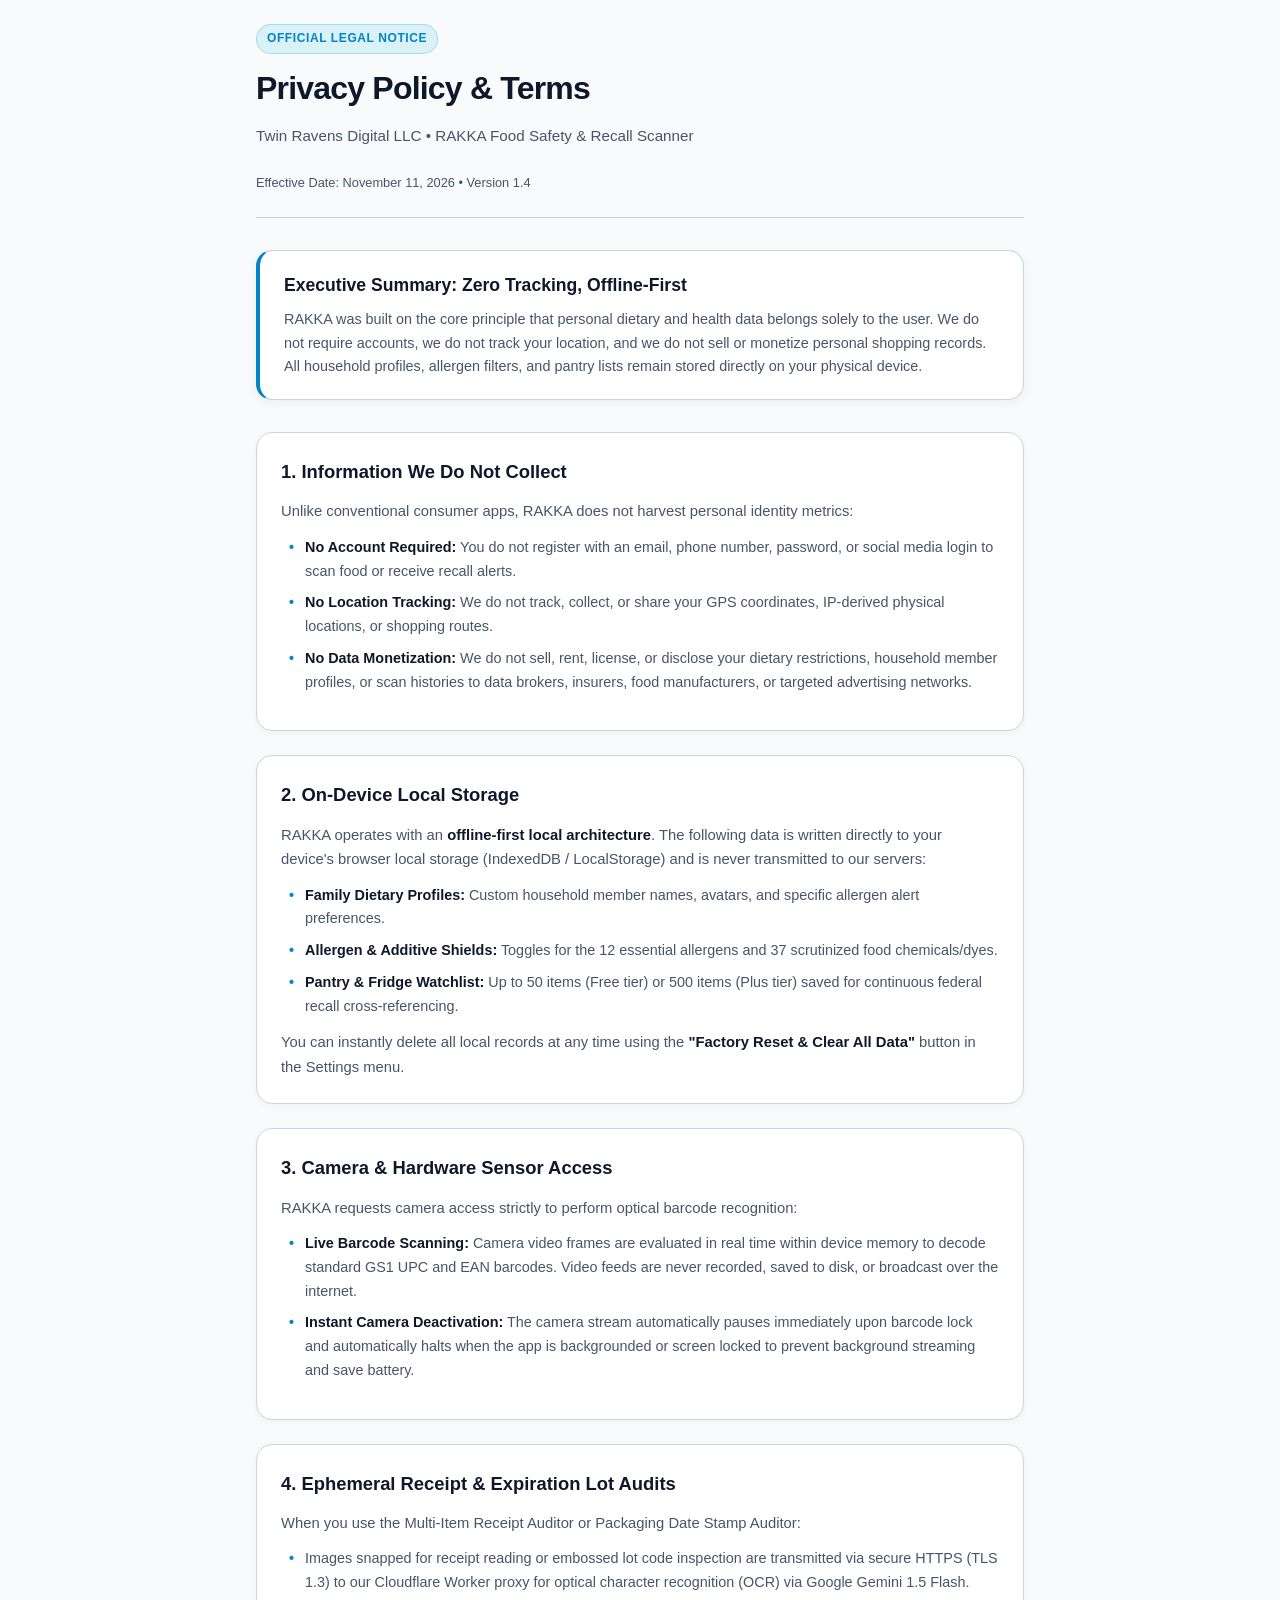
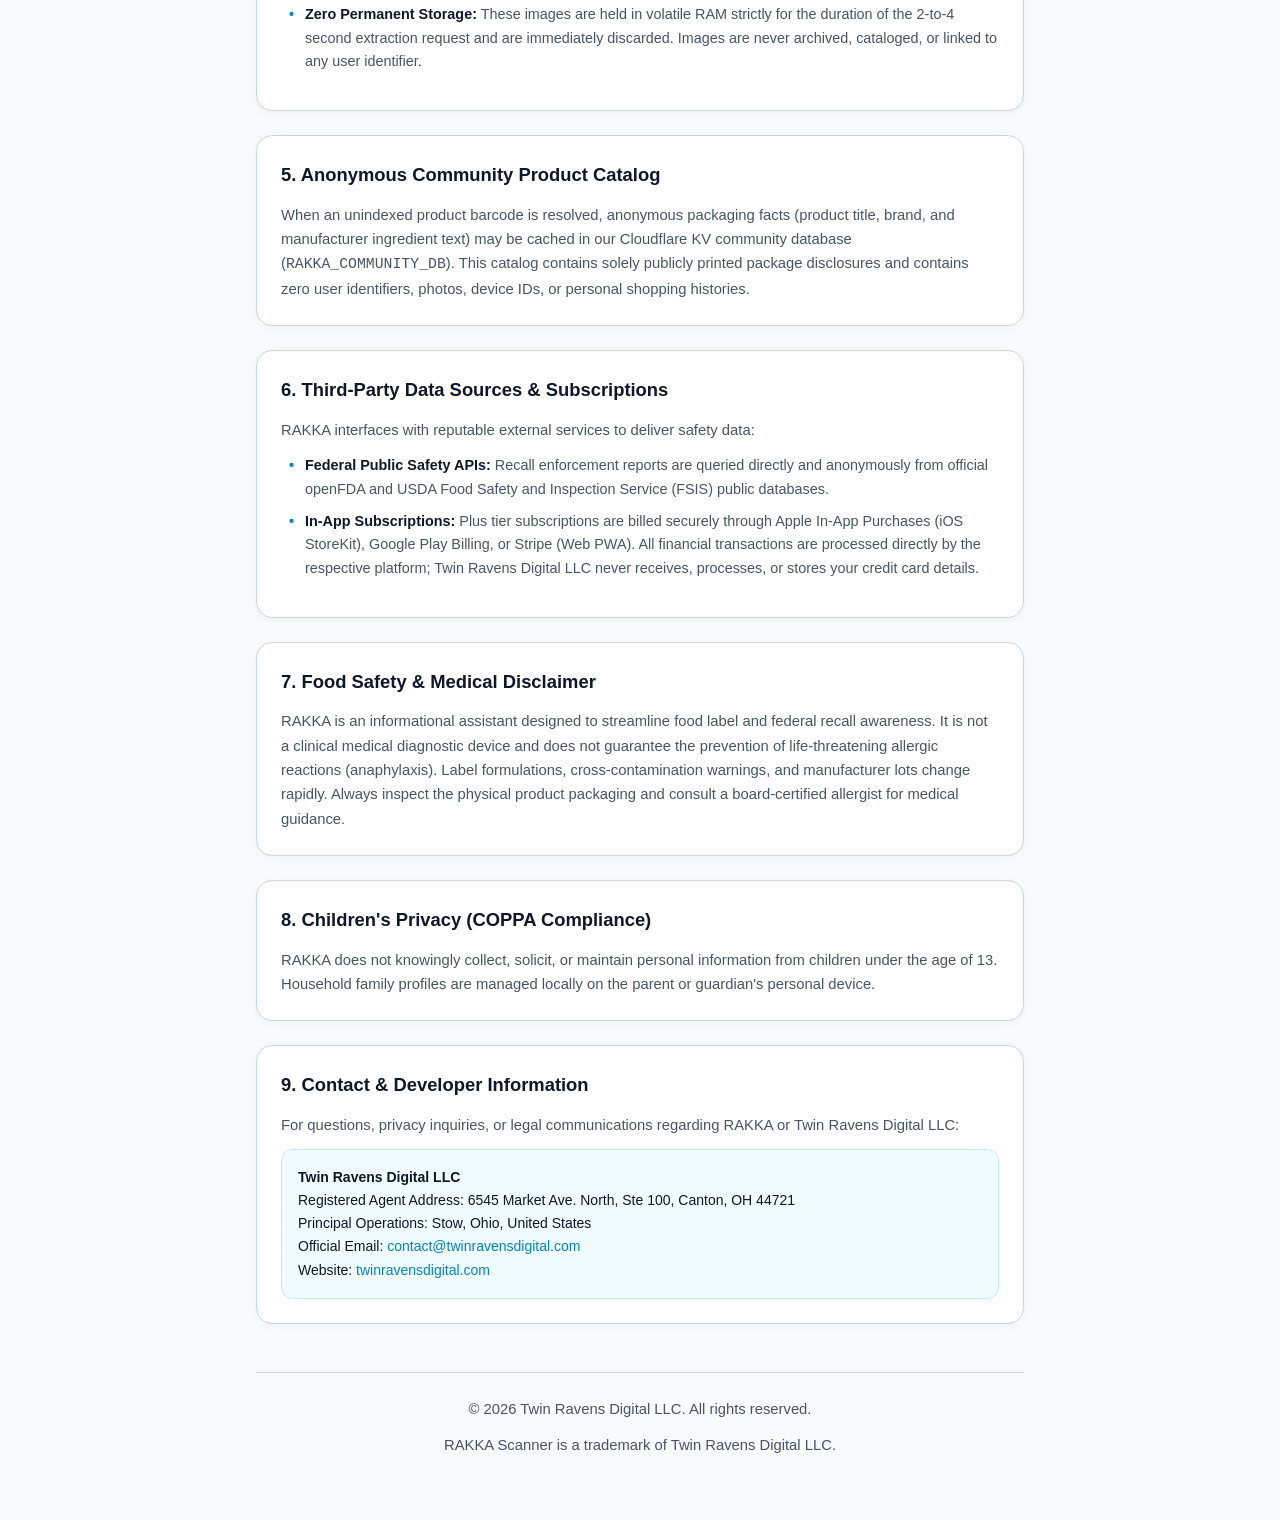
==== privacy.html @ 9758ae38 "privacy policy" ====
<!DOCTYPE html>
<html lang="en">
<head>
  <meta charset="UTF-8">
  <meta name="viewport" content="width=device-width, initial-scale=1.0">
  <title>Privacy Policy | Twin Ravens Digital LLC</title>
  <meta name="description" content="Official Privacy Policy for RAKKA Food Safety & Recall Scanner by Twin Ravens Digital LLC. Zero tracking, offline-first local storage, and complete user privacy.">
  <link rel="icon" type="image/png" href="/favicon.png">
  <style>
    :root {
      --bg: #020617;
      --card-bg: #0f172a;
      --border: #1e293b;
      --text: #f8fafc;
      --text-muted: #94a3b8;
      --accent: #06b6d4;
      --accent-grad: linear-gradient(135deg, #0891b2, #14b8a6);
      --gold: #f59e0b;
    }
    @media (prefers-color-scheme: light) {
      :root {
        --bg: #f8fafc;
        --card-bg: #ffffff;
        --border: #cbd5e1;
        --text: #0f172a;
        --text-muted: #475569;
        --accent: #0284c7;
        --accent-grad: linear-gradient(135deg, #0284c7, #0d9488);
        --gold: #d97706;
      }
    }
    * { box-sizing: border-box; margin: 0; padding: 0; }
    body {
      font-family: -apple-system, BlinkMacSystemFont, 'Segoe UI', Roboto, Helvetica, Arial, sans-serif;
      background: var(--bg);
      color: var(--text);
      line-height: 1.65;
      padding: 1.5rem 1rem 4rem;
    }
    .container {
      max-width: 768px;
      margin: 0 auto;
    }
    header {
      border-bottom: 1px solid var(--border);
      padding-bottom: 1.5rem;
      margin-bottom: 2rem;
      display: flex;
      flex-direction: column;
      gap: 0.5rem;
    }
    .badge {
      display: inline-flex;
      align-items: center;
      gap: 0.375rem;
      font-size: 0.75rem;
      font-weight: 700;
      text-transform: uppercase;
      letter-spacing: 0.05em;
      padding: 0.25rem 0.625rem;
      border-radius: 9999px;
      background: rgba(6, 182, 212, 0.12);
      color: var(--accent);
      border: 1px solid rgba(6, 182, 212, 0.3);
      width: fit-content;
    }
    h1 {
      font-size: 2rem;
      font-weight: 800;
      letter-spacing: -0.025em;
      color: var(--text);
    }
    .subtitle {
      font-size: 0.95rem;
      color: var(--text-muted);
    }
    .policy-meta {
      font-size: 0.8rem;
      color: var(--text-muted);
      margin-top: 0.25rem;
    }
    .summary-card {
      background: var(--card-bg);
      border: 1px solid var(--border);
      border-left: 4px solid var(--accent);
      border-radius: 1rem;
      padding: 1.25rem 1.5rem;
      margin-bottom: 2rem;
      box-shadow: 0 4px 12px rgba(0, 0, 0, 0.05);
    }
    .summary-card h2 {
      font-size: 1.1rem;
      font-weight: 700;
      margin-bottom: 0.5rem;
      color: var(--text);
    }
    .summary-card p {
      font-size: 0.9rem;
      color: var(--text-muted);
    }
    section {
      background: var(--card-bg);
      border: 1px solid var(--border);
      border-radius: 1rem;
      padding: 1.5rem;
      margin-bottom: 1.5rem;
      box-shadow: 0 2px 8px rgba(0, 0, 0, 0.04);
    }
    h2 {
      font-size: 1.15rem;
      font-weight: 700;
      color: var(--text);
      margin-bottom: 0.75rem;
      display: flex;
      align-items: center;
      gap: 0.5rem;
    }
    p {
      font-size: 0.925rem;
      color: var(--text-muted);
      margin-bottom: 0.75rem;
    }
    p:last-child { margin-bottom: 0; }
    strong { color: var(--text); }
    ul {
      list-style-type: none;
      padding-left: 0;
      margin: 0.75rem 0;
    }
    li {
      position: relative;
      padding-left: 1.5rem;
      font-size: 0.9rem;
      color: var(--text-muted);
      margin-bottom: 0.5rem;
    }
    li::before {
      content: "•";
      position: absolute;
      left: 0.5rem;
      color: var(--accent);
      font-weight: bold;
    }
    .contact-box {
      background: rgba(6, 182, 212, 0.06);
      border: 1px solid rgba(6, 182, 212, 0.2);
      border-radius: 0.75rem;
      padding: 1rem;
      margin-top: 0.75rem;
      font-size: 0.875rem;
    }
    footer {
      text-align: center;
      font-size: 0.8rem;
      color: var(--text-muted);
      margin-top: 3rem;
      border-top: 1px solid var(--border);
      padding-top: 1.5rem;
    }
    a {
      color: var(--accent);
      text-decoration: none;
    }
    a:hover {
      text-decoration: underline;
    }
  </style>
</head>
<body>
  <div class="container">
    <header>
      <div class="badge">Official Legal Notice</div>
      <h1>Privacy Policy & Terms</h1>
      <p class="subtitle">Twin Ravens Digital LLC • RAKKA Food Safety & Recall Scanner</p>
      <p class="policy-meta">Effective Date: November 11, 2026 • Version 1.4</p>
    </header>

    <div class="summary-card">
      <h2>Executive Summary: Zero Tracking, Offline-First</h2>
      <p>RAKKA was built on the core principle that personal dietary and health data belongs solely to the user. We do not require accounts, we do not track your location, and we do not sell or monetize personal shopping records. All household profiles, allergen filters, and pantry lists remain stored directly on your physical device.</p>
    </div>

    <section>
      <h2>1. Information We Do Not Collect</h2>
      <p>Unlike conventional consumer apps, RAKKA does not harvest personal identity metrics:</p>
      <ul>
        <li><strong>No Account Required:</strong> You do not register with an email, phone number, password, or social media login to scan food or receive recall alerts.</li>
        <li><strong>No Location Tracking:</strong> We do not track, collect, or share your GPS coordinates, IP-derived physical locations, or shopping routes.</li>
        <li><strong>No Data Monetization:</strong> We do not sell, rent, license, or disclose your dietary restrictions, household member profiles, or scan histories to data brokers, insurers, food manufacturers, or targeted advertising networks.</li>
      </ul>
    </section>

    <section>
      <h2>2. On-Device Local Storage</h2>
      <p>RAKKA operates with an <strong>offline-first local architecture</strong>. The following data is written directly to your device's browser local storage (IndexedDB / LocalStorage) and is never transmitted to our servers:</p>
      <ul>
        <li><strong>Family Dietary Profiles:</strong> Custom household member names, avatars, and specific allergen alert preferences.</li>
        <li><strong>Allergen & Additive Shields:</strong> Toggles for the 12 essential allergens and 37 scrutinized food chemicals/dyes.</li>
        <li><strong>Pantry & Fridge Watchlist:</strong> Up to 50 items (Free tier) or 500 items (Plus tier) saved for continuous federal recall cross-referencing.</li>
      </ul>
      <p>You can instantly delete all local records at any time using the <strong>"Factory Reset & Clear All Data"</strong> button in the Settings menu.</p>
    </section>

    <section>
      <h2>3. Camera & Hardware Sensor Access</h2>
      <p>RAKKA requests camera access strictly to perform optical barcode recognition:</p>
      <ul>
        <li><strong>Live Barcode Scanning:</strong> Camera video frames are evaluated in real time within device memory to decode standard GS1 UPC and EAN barcodes. Video feeds are never recorded, saved to disk, or broadcast over the internet.</li>
        <li><strong>Instant Camera Deactivation:</strong> The camera stream automatically pauses immediately upon barcode lock and automatically halts when the app is backgrounded or screen locked to prevent background streaming and save battery.</li>
      </ul>
    </section>

    <section>
      <h2>4. Ephemeral Receipt & Expiration Lot Audits</h2>
      <p>When you use the Multi-Item Receipt Auditor or Packaging Date Stamp Auditor:</p>
      <ul>
        <li>Images snapped for receipt reading or embossed lot code inspection are transmitted via secure HTTPS (TLS 1.3) to our Cloudflare Worker proxy for optical character recognition (OCR) via Google Gemini 1.5 Flash.</li>
        <li><strong>Zero Permanent Storage:</strong> These images are held in volatile RAM strictly for the duration of the 2-to-4 second extraction request and are immediately discarded. Images are never archived, cataloged, or linked to any user identifier.</li>
      </ul>
    </section>

    <section>
      <h2>5. Anonymous Community Product Catalog</h2>
      <p>When an unindexed product barcode is resolved, anonymous packaging facts (product title, brand, and manufacturer ingredient text) may be cached in our Cloudflare KV community database (<code>RAKKA_COMMUNITY_DB</code>). This catalog contains solely publicly printed package disclosures and contains zero user identifiers, photos, device IDs, or personal shopping histories.</p>
    </section>

    <section>
      <h2>6. Third-Party Data Sources & Subscriptions</h2>
      <p>RAKKA interfaces with reputable external services to deliver safety data:</p>
      <ul>
        <li><strong>Federal Public Safety APIs:</strong> Recall enforcement reports are queried directly and anonymously from official openFDA and USDA Food Safety and Inspection Service (FSIS) public databases.</li>
        <li><strong>In-App Subscriptions:</strong> Plus tier subscriptions are billed securely through Apple In-App Purchases (iOS StoreKit), Google Play Billing, or Stripe (Web PWA). All financial transactions are processed directly by the respective platform; Twin Ravens Digital LLC never receives, processes, or stores your credit card details.</li>
      </ul>
    </section>

    <section>
      <h2>7. Food Safety & Medical Disclaimer</h2>
      <p>RAKKA is an informational assistant designed to streamline food label and federal recall awareness. It is not a clinical medical diagnostic device and does not guarantee the prevention of life-threatening allergic reactions (anaphylaxis). Label formulations, cross-contamination warnings, and manufacturer lots change rapidly. Always inspect the physical product packaging and consult a board-certified allergist for medical guidance.</p>
    </section>

    <section>
      <h2>8. Children's Privacy (COPPA Compliance)</h2>
      <p>RAKKA does not knowingly collect, solicit, or maintain personal information from children under the age of 13. Household family profiles are managed locally on the parent or guardian's personal device.</p>
    </section>

    <section>
      <h2>9. Contact & Developer Information</h2>
      <p>For questions, privacy inquiries, or legal communications regarding RAKKA or Twin Ravens Digital LLC:</p>
      <div class="contact-box">
        <strong>Twin Ravens Digital LLC</strong><br>
        Registered Agent Address: 6545 Market Ave. North, Ste 100, Canton, OH 44721<br>
        Principal Operations: Stow, Ohio, United States<br>
        Official Email: <a href="mailto:contact@twinravensdigital.com">contact@twinravensdigital.com</a><br>
        Website: <a href="https://twinravensdigital.com" target="_blank" rel="noopener">twinravensdigital.com</a>
      </div>
    </section>

    <footer>
      <p>&copy; 2026 Twin Ravens Digital LLC. All rights reserved.</p>
      <p>RAKKA Scanner is a trademark of Twin Ravens Digital LLC.</p>
    </footer>
  </div>
</body>
</html>
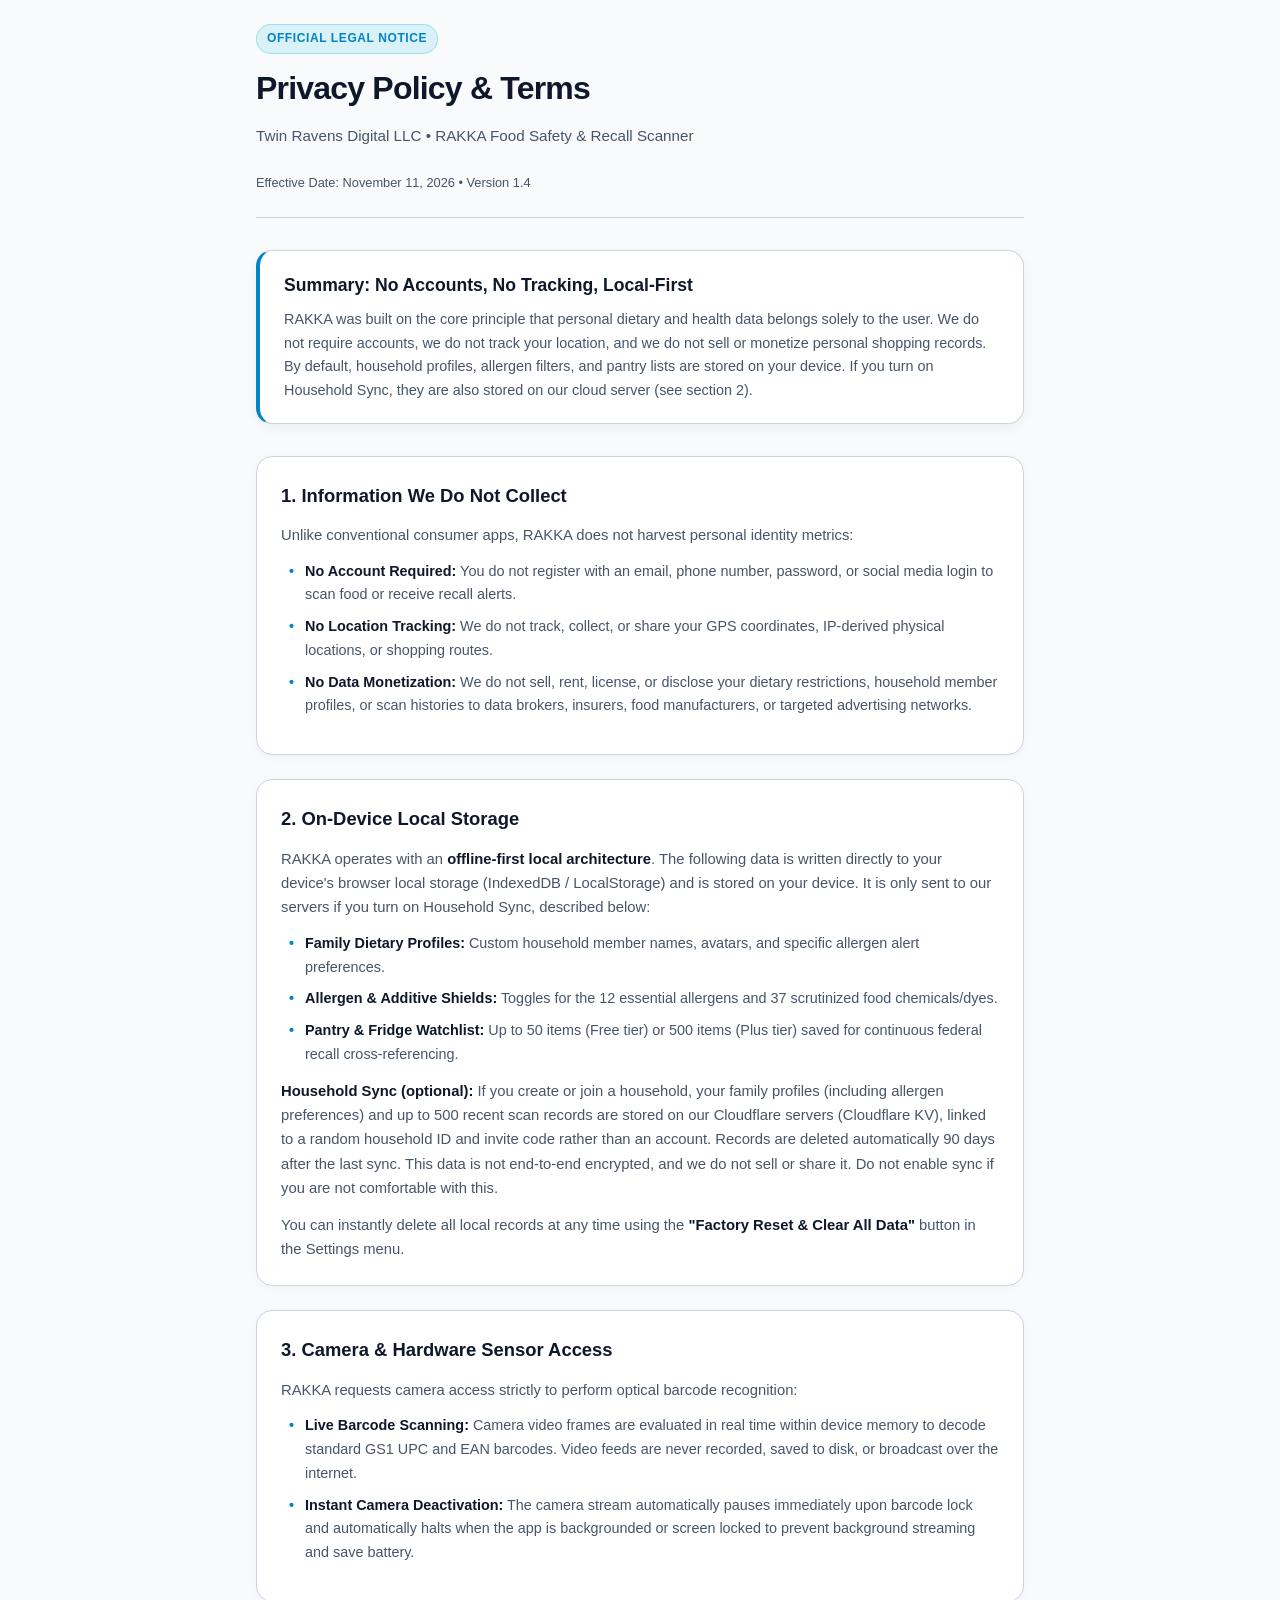
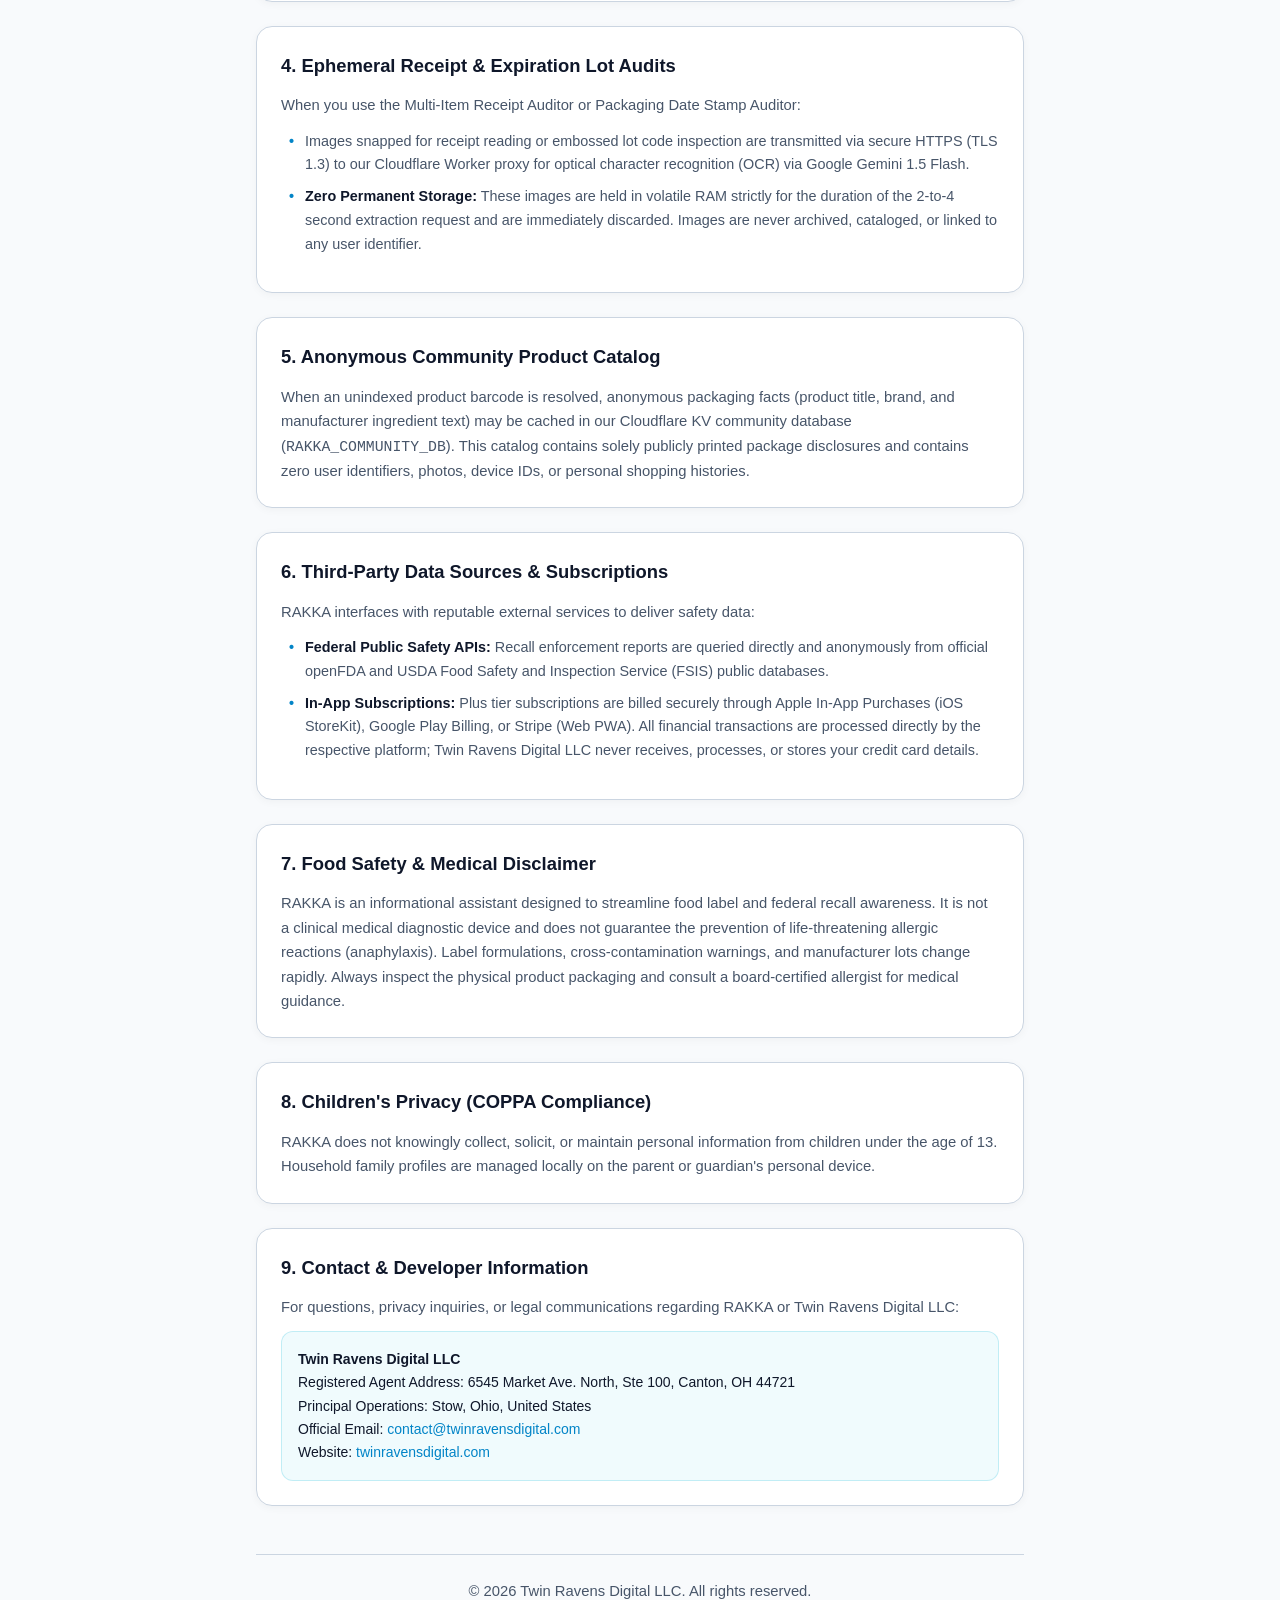
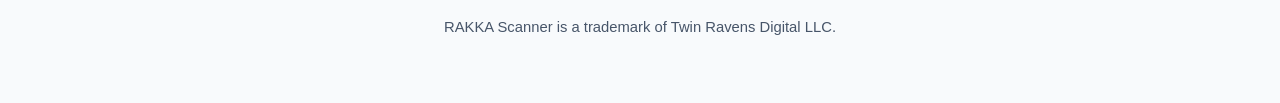
==== commit 463fdb84: "Add files via upload" ====
--- a/privacy.html
+++ b/privacy.html
@@ -4,7 +4,7 @@
   <meta charset="UTF-8">
   <meta name="viewport" content="width=device-width, initial-scale=1.0">
   <title>Privacy Policy | Twin Ravens Digital LLC</title>
-  <meta name="description" content="Official Privacy Policy for RAKKA Food Safety & Recall Scanner by Twin Ravens Digital LLC. Zero tracking, offline-first local storage, and complete user privacy.">
+  <meta name="description" content="Official Privacy Policy for RAKKA Food Safety & Recall Scanner by Twin Ravens Digital LLC. No accounts, no tracking, and local-first storage, with optional household sync.">
   <link rel="icon" type="image/png" href="/favicon.png">
   <style>
     :root {
@@ -176,8 +176,8 @@
     </header>
 
     <div class="summary-card">
-      <h2>Executive Summary: Zero Tracking, Offline-First</h2>
-      <p>RAKKA was built on the core principle that personal dietary and health data belongs solely to the user. We do not require accounts, we do not track your location, and we do not sell or monetize personal shopping records. All household profiles, allergen filters, and pantry lists remain stored directly on your physical device.</p>
+      <h2>Summary: No Accounts, No Tracking, Local-First</h2>
+      <p>RAKKA was built on the core principle that personal dietary and health data belongs solely to the user. We do not require accounts, we do not track your location, and we do not sell or monetize personal shopping records. By default, household profiles, allergen filters, and pantry lists are stored on your device. If you turn on Household Sync, they are also stored on our cloud server (see section 2).</p>
     </div>
 
     <section>
@@ -192,12 +192,13 @@
 
     <section>
       <h2>2. On-Device Local Storage</h2>
-      <p>RAKKA operates with an <strong>offline-first local architecture</strong>. The following data is written directly to your device's browser local storage (IndexedDB / LocalStorage) and is never transmitted to our servers:</p>
+      <p>RAKKA operates with an <strong>offline-first local architecture</strong>. The following data is written directly to your device's browser local storage (IndexedDB / LocalStorage) and is stored on your device. It is only sent to our servers if you turn on Household Sync, described below:</p>
       <ul>
         <li><strong>Family Dietary Profiles:</strong> Custom household member names, avatars, and specific allergen alert preferences.</li>
         <li><strong>Allergen & Additive Shields:</strong> Toggles for the 12 essential allergens and 37 scrutinized food chemicals/dyes.</li>
         <li><strong>Pantry & Fridge Watchlist:</strong> Up to 50 items (Free tier) or 500 items (Plus tier) saved for continuous federal recall cross-referencing.</li>
       </ul>
+      <p><strong>Household Sync (optional):</strong> If you create or join a household, your family profiles (including allergen preferences) and up to 500 recent scan records are stored on our Cloudflare servers (Cloudflare KV), linked to a random household ID and invite code rather than an account. Records are deleted automatically 90 days after the last sync. This data is not end-to-end encrypted, and we do not sell or share it. Do not enable sync if you are not comfortable with this.</p>
       <p>You can instantly delete all local records at any time using the <strong>"Factory Reset & Clear All Data"</strong> button in the Settings menu.</p>
     </section>
 
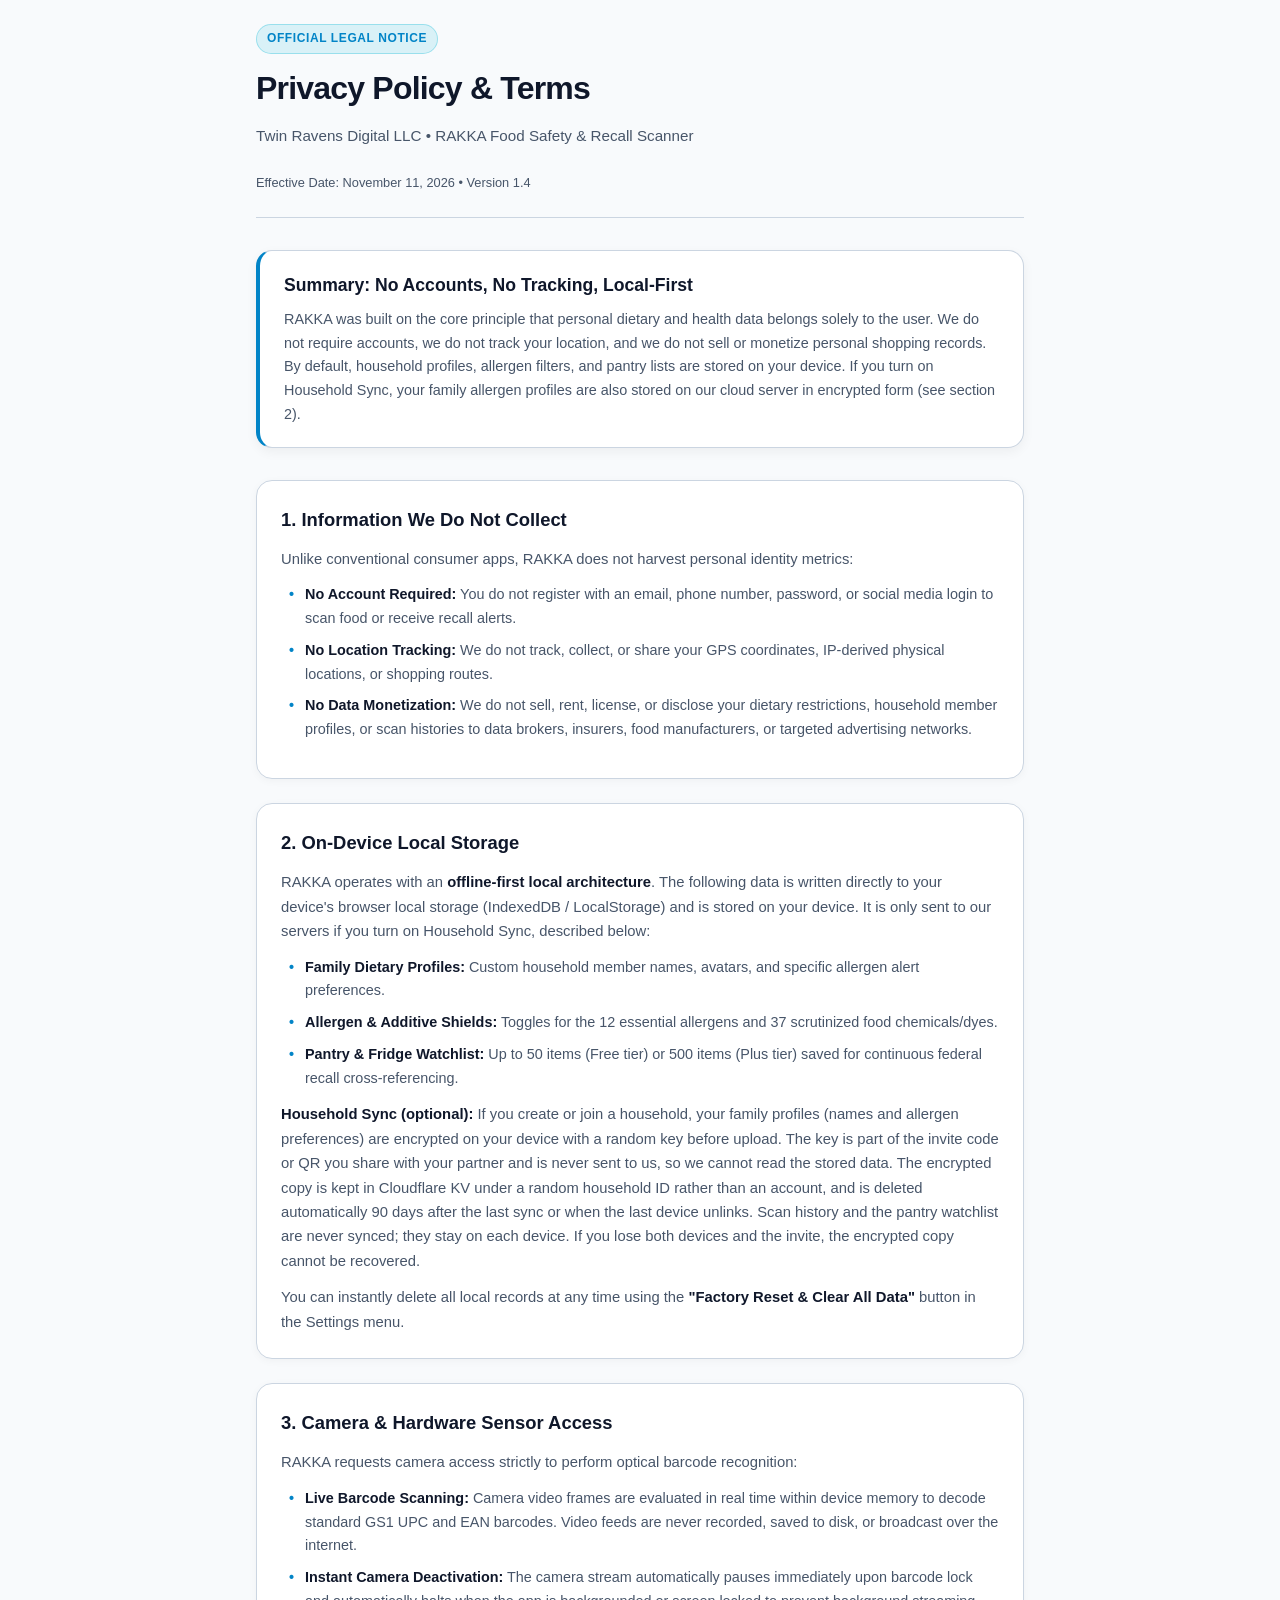
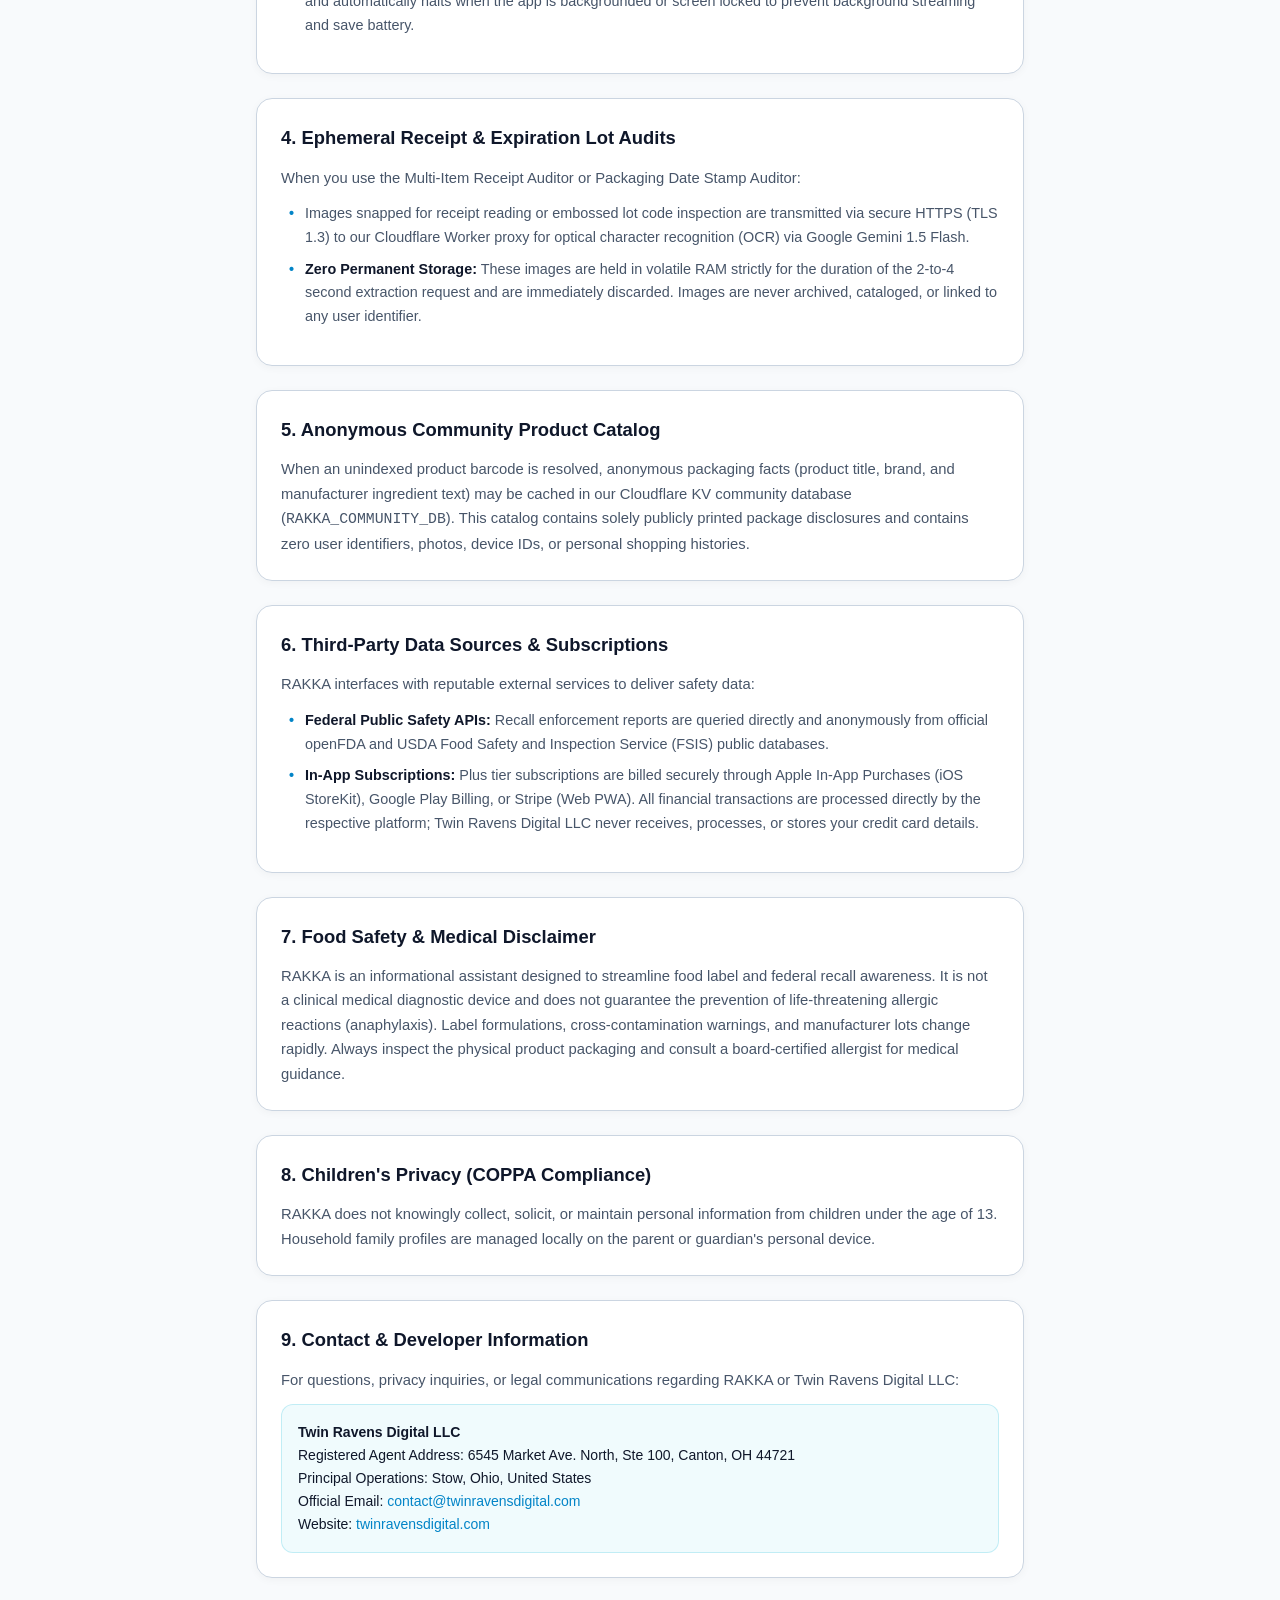
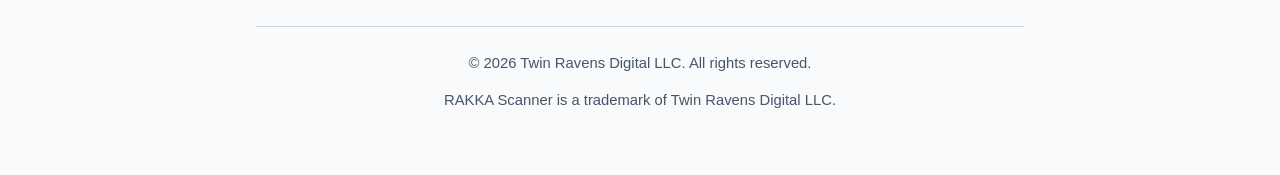
==== commit eda07c9c: "Add files via upload" ====
--- a/privacy.html
+++ b/privacy.html
@@ -177,7 +177,7 @@
 
     <div class="summary-card">
       <h2>Summary: No Accounts, No Tracking, Local-First</h2>
-      <p>RAKKA was built on the core principle that personal dietary and health data belongs solely to the user. We do not require accounts, we do not track your location, and we do not sell or monetize personal shopping records. By default, household profiles, allergen filters, and pantry lists are stored on your device. If you turn on Household Sync, they are also stored on our cloud server (see section 2).</p>
+      <p>RAKKA was built on the core principle that personal dietary and health data belongs solely to the user. We do not require accounts, we do not track your location, and we do not sell or monetize personal shopping records. By default, household profiles, allergen filters, and pantry lists are stored on your device. If you turn on Household Sync, your family allergen profiles are also stored on our cloud server in encrypted form (see section 2).</p>
     </div>
 
     <section>
@@ -198,7 +198,7 @@
         <li><strong>Allergen & Additive Shields:</strong> Toggles for the 12 essential allergens and 37 scrutinized food chemicals/dyes.</li>
         <li><strong>Pantry & Fridge Watchlist:</strong> Up to 50 items (Free tier) or 500 items (Plus tier) saved for continuous federal recall cross-referencing.</li>
       </ul>
-      <p><strong>Household Sync (optional):</strong> If you create or join a household, your family profiles (including allergen preferences) and up to 500 recent scan records are stored on our Cloudflare servers (Cloudflare KV), linked to a random household ID and invite code rather than an account. Records are deleted automatically 90 days after the last sync. This data is not end-to-end encrypted, and we do not sell or share it. Do not enable sync if you are not comfortable with this.</p>
+      <p><strong>Household Sync (optional):</strong> If you create or join a household, your family profiles (names and allergen preferences) are encrypted on your device with a random key before upload. The key is part of the invite code or QR you share with your partner and is never sent to us, so we cannot read the stored data. The encrypted copy is kept in Cloudflare KV under a random household ID rather than an account, and is deleted automatically 90 days after the last sync or when the last device unlinks. Scan history and the pantry watchlist are never synced; they stay on each device. If you lose both devices and the invite, the encrypted copy cannot be recovered.</p>
       <p>You can instantly delete all local records at any time using the <strong>"Factory Reset & Clear All Data"</strong> button in the Settings menu.</p>
     </section>
 
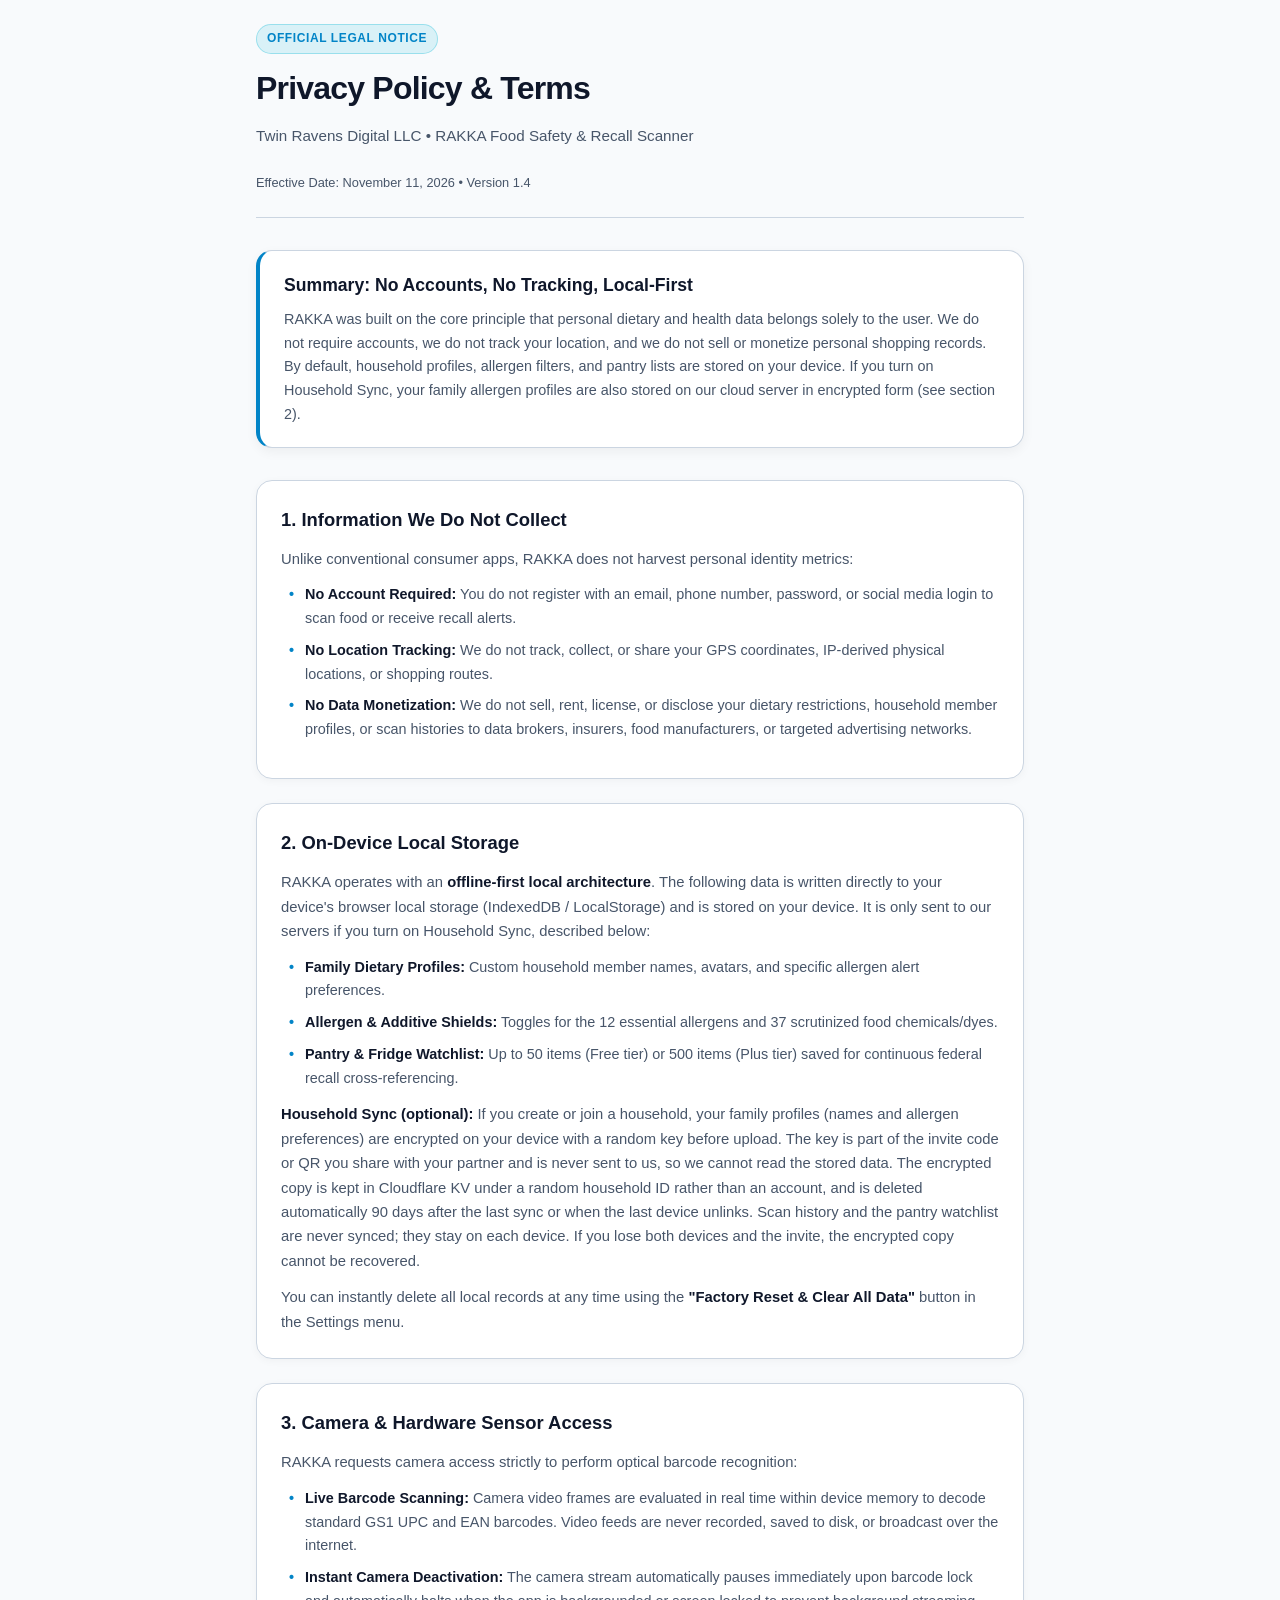
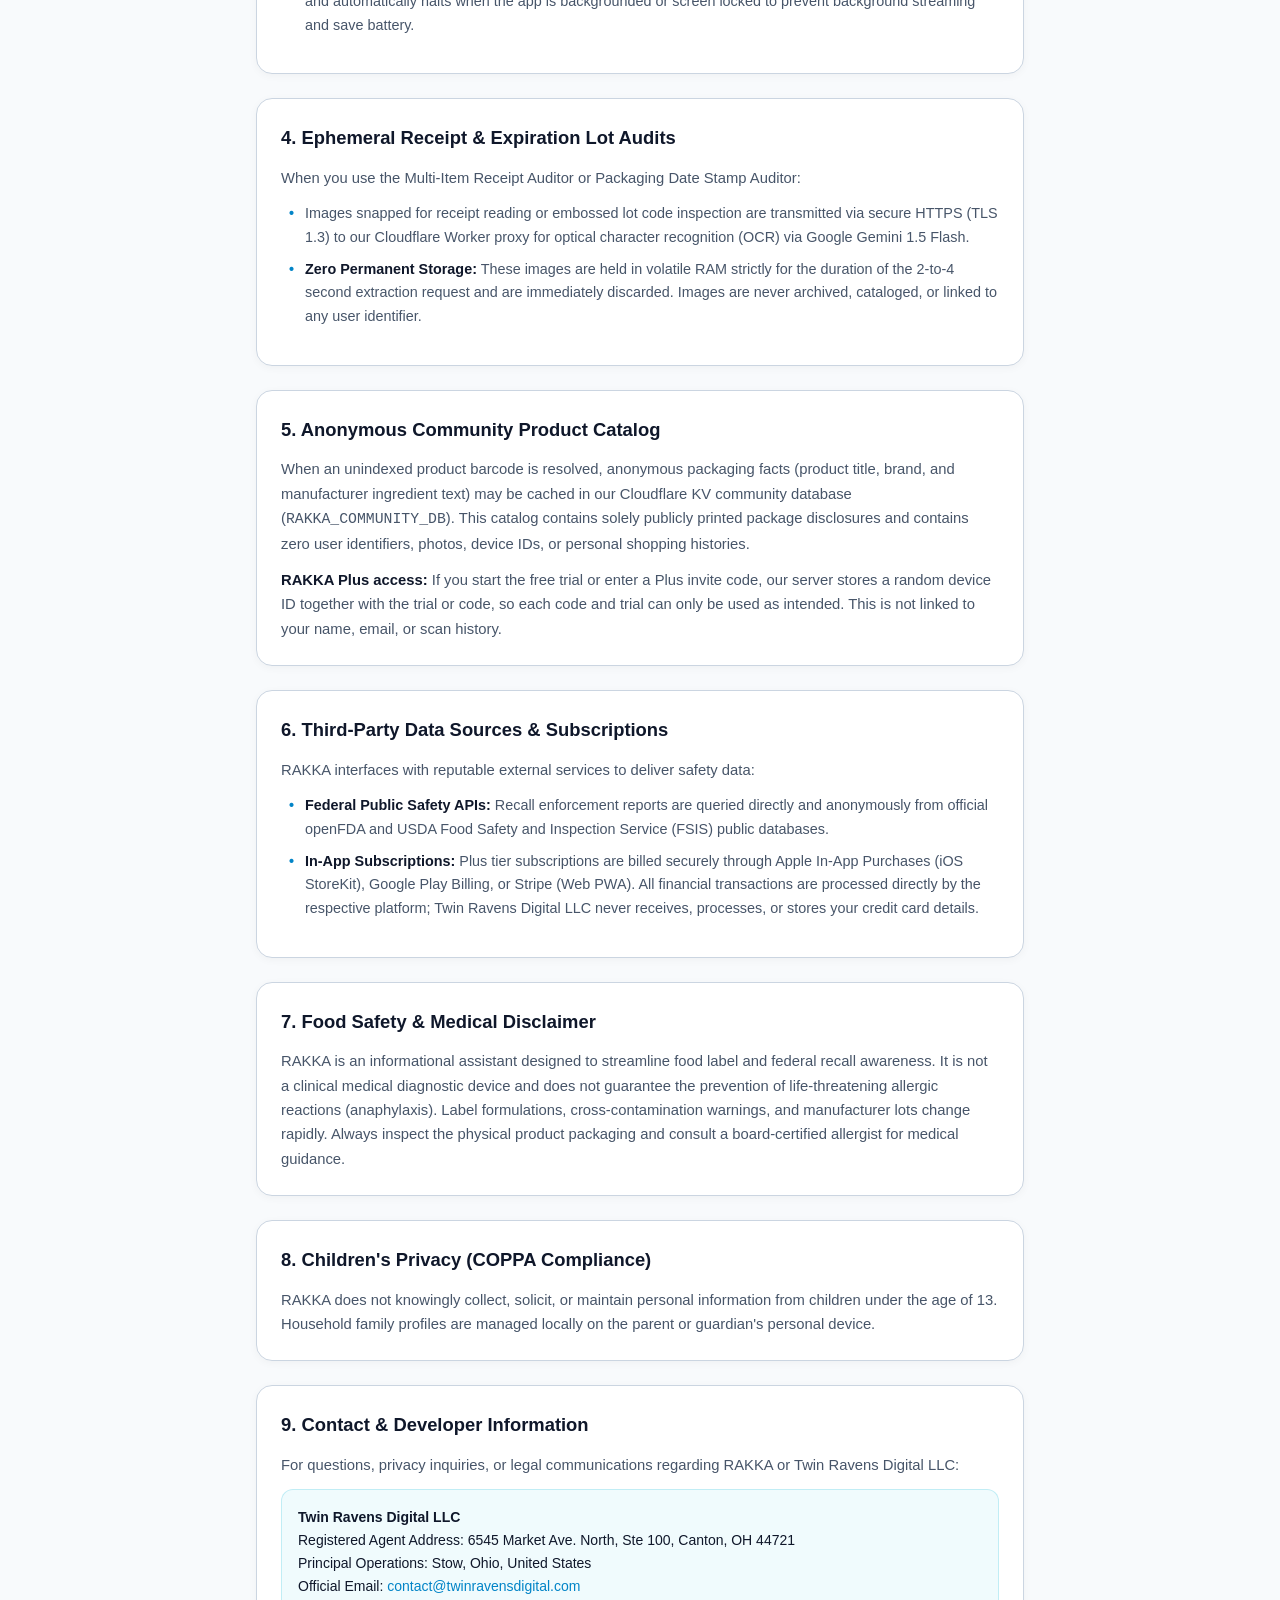
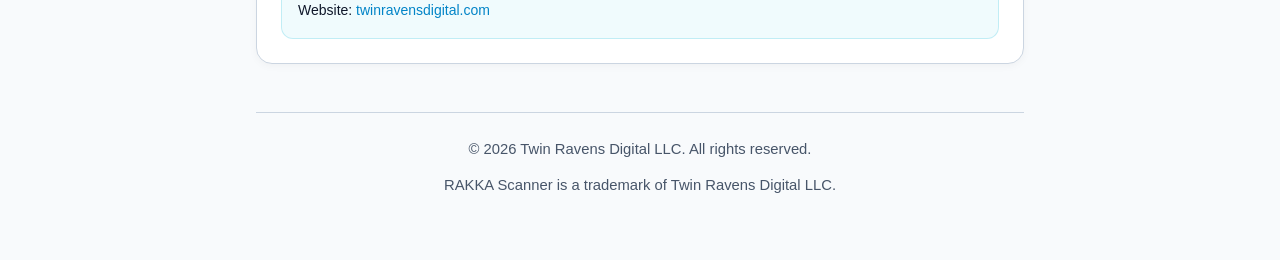
==== commit efa0f2db: "Add files via upload" ====
--- a/privacy.html
+++ b/privacy.html
@@ -223,6 +223,7 @@
     <section>
       <h2>5. Anonymous Community Product Catalog</h2>
       <p>When an unindexed product barcode is resolved, anonymous packaging facts (product title, brand, and manufacturer ingredient text) may be cached in our Cloudflare KV community database (<code>RAKKA_COMMUNITY_DB</code>). This catalog contains solely publicly printed package disclosures and contains zero user identifiers, photos, device IDs, or personal shopping histories.</p>
+      <p><strong>RAKKA Plus access:</strong> If you start the free trial or enter a Plus invite code, our server stores a random device ID together with the trial or code, so each code and trial can only be used as intended. This is not linked to your name, email, or scan history.</p>
     </section>
 
     <section>
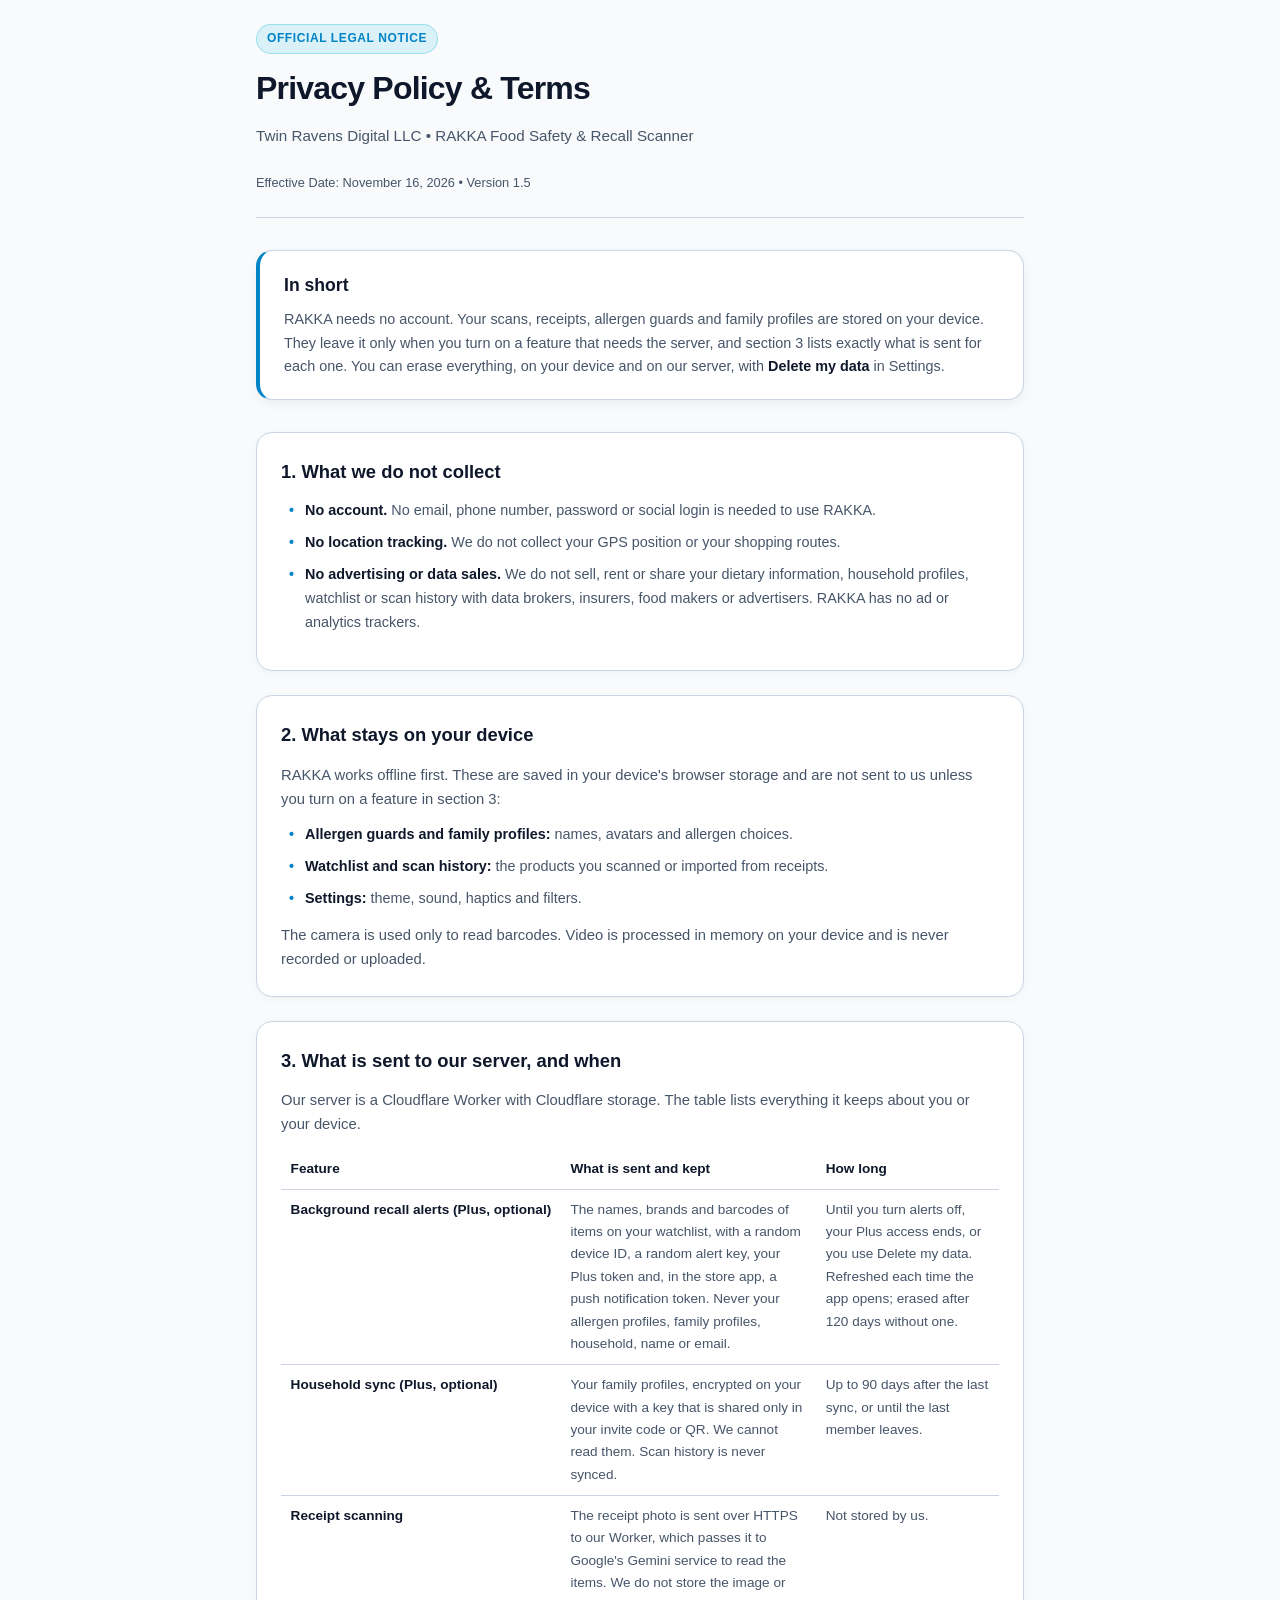
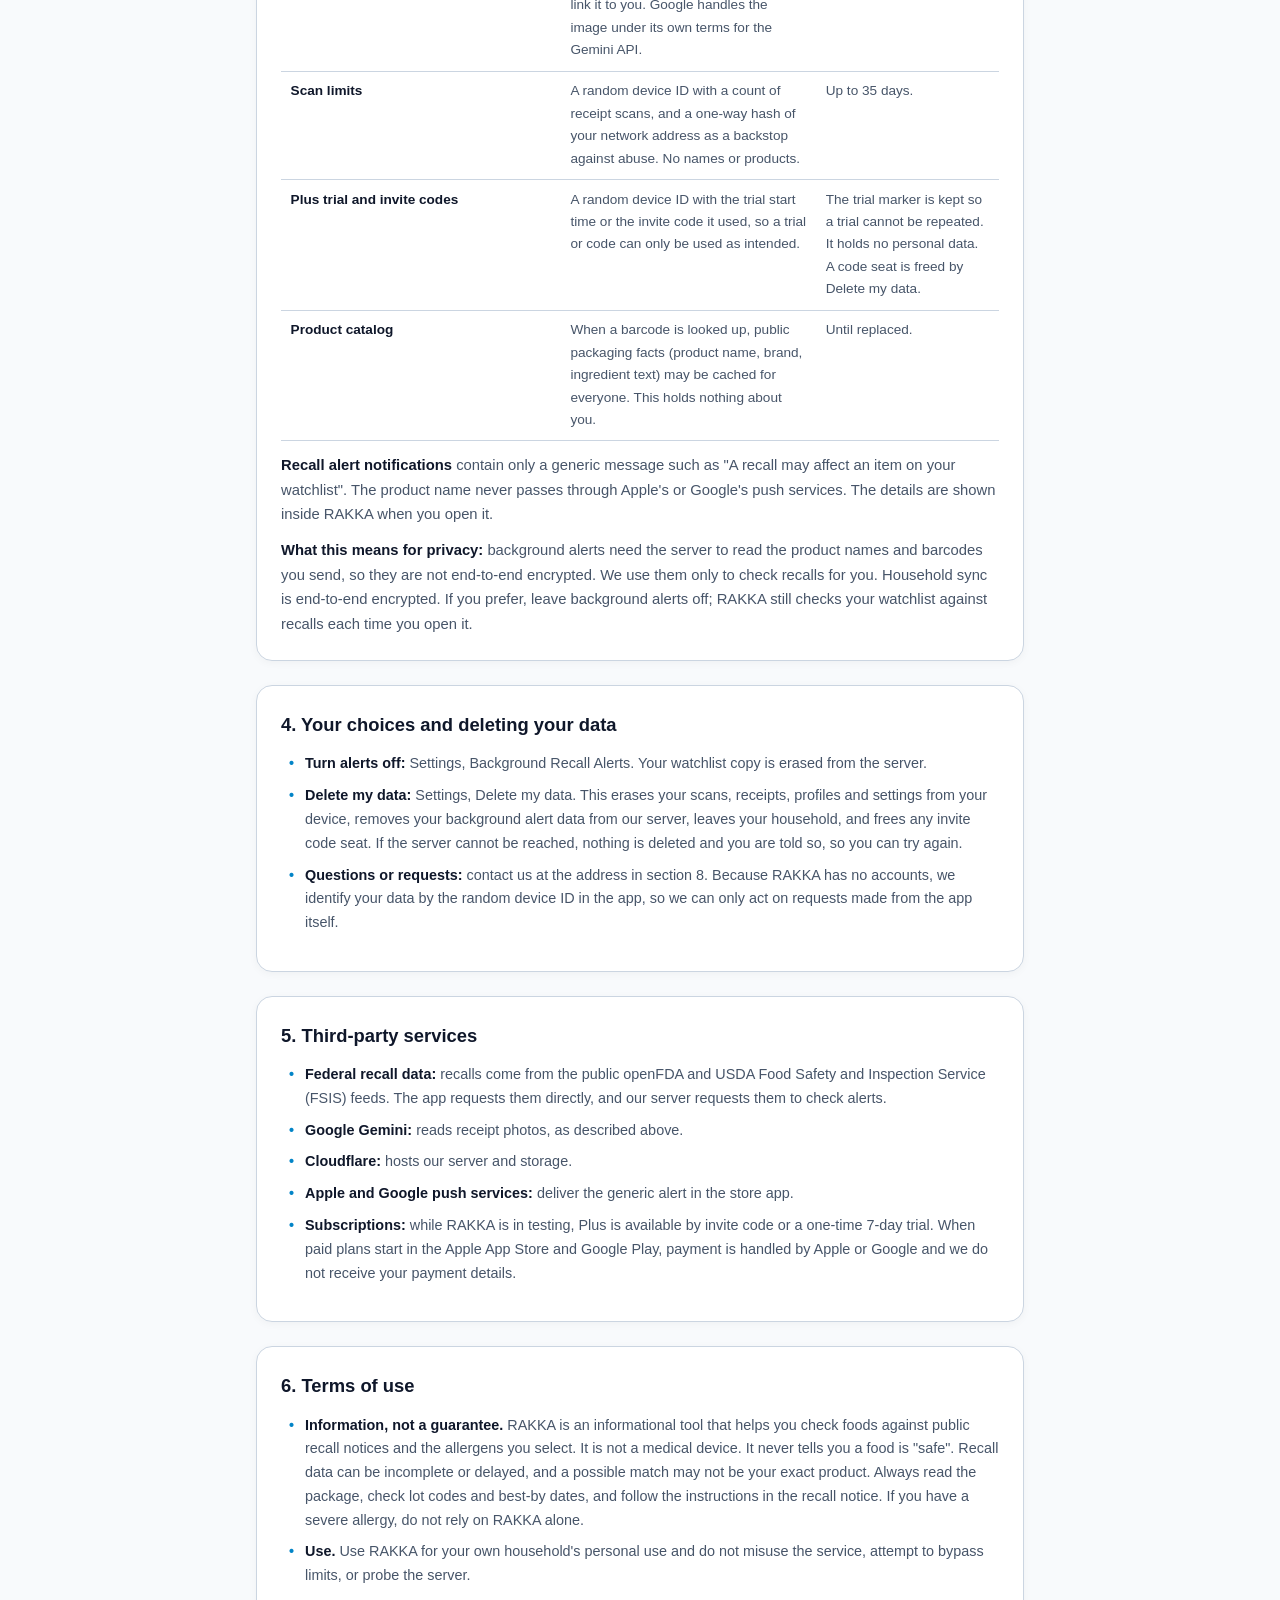
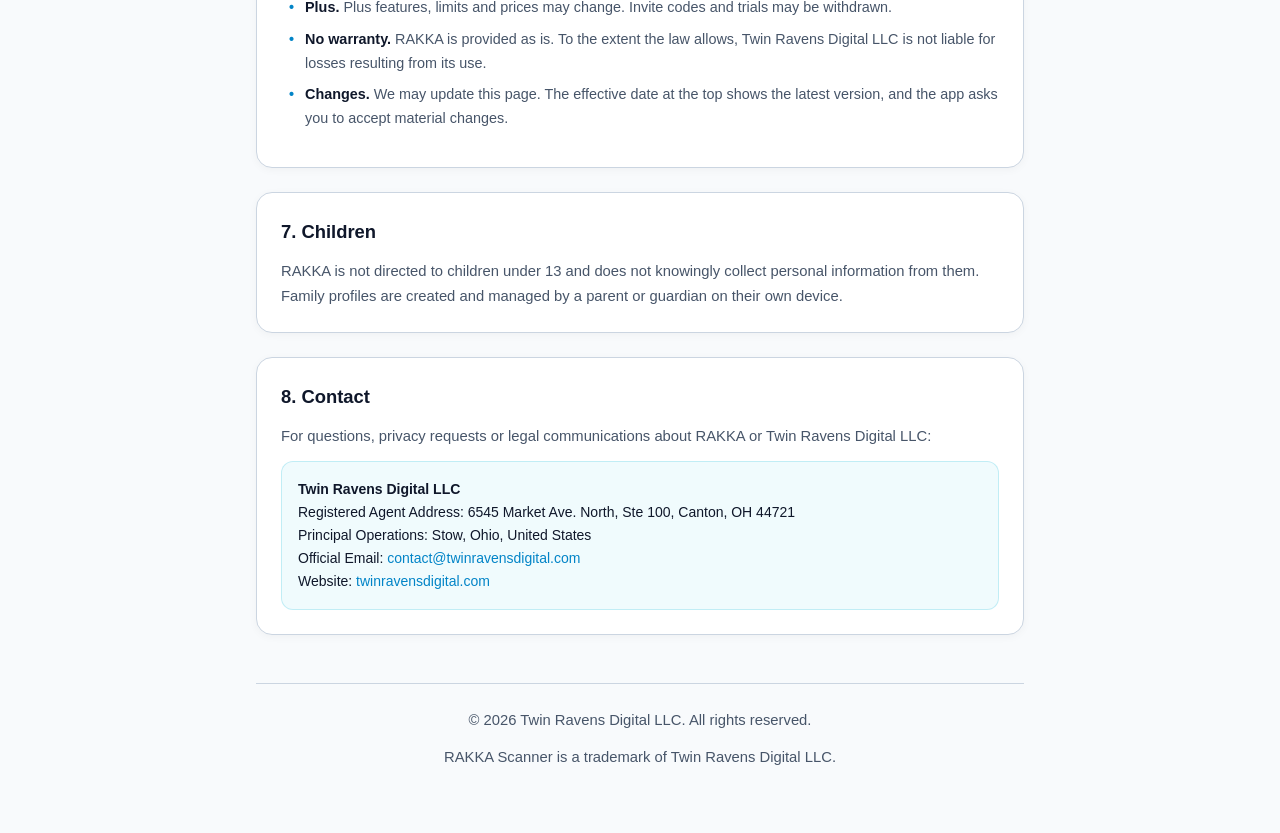
==== commit 0a5df623: "Add files via upload" ====
--- a/privacy.html
+++ b/privacy.html
@@ -4,7 +4,7 @@
   <meta charset="UTF-8">
   <meta name="viewport" content="width=device-width, initial-scale=1.0">
   <title>Privacy Policy | Twin Ravens Digital LLC</title>
-  <meta name="description" content="Official Privacy Policy for RAKKA Food Safety & Recall Scanner by Twin Ravens Digital LLC. No accounts, no tracking, and local-first storage, with optional household sync.">
+  <meta name="description" content="Privacy Policy and Terms for RAKKA Food Safety &amp; Recall Scanner by Twin Ravens Digital LLC. No accounts. Your data stays on your device unless you turn on an optional feature, and you can delete it all in the app.">
   <link rel="icon" type="image/png" href="/favicon.png">
   <style>
     :root {
@@ -164,6 +164,11 @@
     a:hover {
       text-decoration: underline;
     }
+    table { width: 100%; border-collapse: collapse; margin: 0.75rem 0; font-size: 0.85rem; }
+    th, td { text-align: left; vertical-align: top; padding: 0.55rem 0.6rem; border-bottom: 1px solid var(--border); color: var(--text-muted); }
+    th { color: var(--text); font-weight: 700; }
+    td:first-child { color: var(--text); font-weight: 600; white-space: nowrap; }
+    @media (max-width: 560px) { td:first-child { white-space: normal; } table { font-size: 0.8rem; } }
   </style>
 </head>
 <body>
@@ -172,82 +177,91 @@
       <div class="badge">Official Legal Notice</div>
       <h1>Privacy Policy & Terms</h1>
       <p class="subtitle">Twin Ravens Digital LLC • RAKKA Food Safety & Recall Scanner</p>
-      <p class="policy-meta">Effective Date: November 11, 2026 • Version 1.4</p>
+      <p class="policy-meta">Effective Date: November 16, 2026 • Version 1.5</p>
     </header>
 
     <div class="summary-card">
-      <h2>Summary: No Accounts, No Tracking, Local-First</h2>
-      <p>RAKKA was built on the core principle that personal dietary and health data belongs solely to the user. We do not require accounts, we do not track your location, and we do not sell or monetize personal shopping records. By default, household profiles, allergen filters, and pantry lists are stored on your device. If you turn on Household Sync, your family allergen profiles are also stored on our cloud server in encrypted form (see section 2).</p>
+      <h2>In short</h2>
+      <p>RAKKA needs no account. Your scans, receipts, allergen guards and family profiles are stored on your device. They leave it only when you turn on a feature that needs the server, and section 3 lists exactly what is sent for each one. You can erase everything, on your device and on our server, with <strong>Delete my data</strong> in Settings.</p>
     </div>
 
     <section>
-      <h2>1. Information We Do Not Collect</h2>
-      <p>Unlike conventional consumer apps, RAKKA does not harvest personal identity metrics:</p>
-      <ul>
-        <li><strong>No Account Required:</strong> You do not register with an email, phone number, password, or social media login to scan food or receive recall alerts.</li>
-        <li><strong>No Location Tracking:</strong> We do not track, collect, or share your GPS coordinates, IP-derived physical locations, or shopping routes.</li>
-        <li><strong>No Data Monetization:</strong> We do not sell, rent, license, or disclose your dietary restrictions, household member profiles, or scan histories to data brokers, insurers, food manufacturers, or targeted advertising networks.</li>
-      </ul>
-    </section>
-
-    <section>
-      <h2>2. On-Device Local Storage</h2>
-      <p>RAKKA operates with an <strong>offline-first local architecture</strong>. The following data is written directly to your device's browser local storage (IndexedDB / LocalStorage) and is stored on your device. It is only sent to our servers if you turn on Household Sync, described below:</p>
-      <ul>
-        <li><strong>Family Dietary Profiles:</strong> Custom household member names, avatars, and specific allergen alert preferences.</li>
-        <li><strong>Allergen & Additive Shields:</strong> Toggles for the 12 essential allergens and 37 scrutinized food chemicals/dyes.</li>
-        <li><strong>Pantry & Fridge Watchlist:</strong> Up to 50 items (Free tier) or 500 items (Plus tier) saved for continuous federal recall cross-referencing.</li>
-      </ul>
-      <p><strong>Household Sync (optional):</strong> If you create or join a household, your family profiles (names and allergen preferences) are encrypted on your device with a random key before upload. The key is part of the invite code or QR you share with your partner and is never sent to us, so we cannot read the stored data. The encrypted copy is kept in Cloudflare KV under a random household ID rather than an account, and is deleted automatically 90 days after the last sync or when the last device unlinks. Scan history and the pantry watchlist are never synced; they stay on each device. If you lose both devices and the invite, the encrypted copy cannot be recovered.</p>
-      <p>You can instantly delete all local records at any time using the <strong>"Factory Reset & Clear All Data"</strong> button in the Settings menu.</p>
-    </section>
-
-    <section>
-      <h2>3. Camera & Hardware Sensor Access</h2>
-      <p>RAKKA requests camera access strictly to perform optical barcode recognition:</p>
-      <ul>
-        <li><strong>Live Barcode Scanning:</strong> Camera video frames are evaluated in real time within device memory to decode standard GS1 UPC and EAN barcodes. Video feeds are never recorded, saved to disk, or broadcast over the internet.</li>
-        <li><strong>Instant Camera Deactivation:</strong> The camera stream automatically pauses immediately upon barcode lock and automatically halts when the app is backgrounded or screen locked to prevent background streaming and save battery.</li>
-      </ul>
-    </section>
-
-    <section>
-      <h2>4. Ephemeral Receipt & Expiration Lot Audits</h2>
-      <p>When you use the Multi-Item Receipt Auditor or Packaging Date Stamp Auditor:</p>
-      <ul>
-        <li>Images snapped for receipt reading or embossed lot code inspection are transmitted via secure HTTPS (TLS 1.3) to our Cloudflare Worker proxy for optical character recognition (OCR) via Google Gemini 1.5 Flash.</li>
-        <li><strong>Zero Permanent Storage:</strong> These images are held in volatile RAM strictly for the duration of the 2-to-4 second extraction request and are immediately discarded. Images are never archived, cataloged, or linked to any user identifier.</li>
-      </ul>
-    </section>
-
-    <section>
-      <h2>5. Anonymous Community Product Catalog</h2>
-      <p>When an unindexed product barcode is resolved, anonymous packaging facts (product title, brand, and manufacturer ingredient text) may be cached in our Cloudflare KV community database (<code>RAKKA_COMMUNITY_DB</code>). This catalog contains solely publicly printed package disclosures and contains zero user identifiers, photos, device IDs, or personal shopping histories.</p>
-      <p><strong>RAKKA Plus access:</strong> If you start the free trial or enter a Plus invite code, our server stores a random device ID together with the trial or code, so each code and trial can only be used as intended. This is not linked to your name, email, or scan history.</p>
-    </section>
-
-    <section>
-      <h2>6. Third-Party Data Sources & Subscriptions</h2>
-      <p>RAKKA interfaces with reputable external services to deliver safety data:</p>
-      <ul>
-        <li><strong>Federal Public Safety APIs:</strong> Recall enforcement reports are queried directly and anonymously from official openFDA and USDA Food Safety and Inspection Service (FSIS) public databases.</li>
-        <li><strong>In-App Subscriptions:</strong> Plus tier subscriptions are billed securely through Apple In-App Purchases (iOS StoreKit), Google Play Billing, or Stripe (Web PWA). All financial transactions are processed directly by the respective platform; Twin Ravens Digital LLC never receives, processes, or stores your credit card details.</li>
-      </ul>
-    </section>
-
-    <section>
-      <h2>7. Food Safety & Medical Disclaimer</h2>
-      <p>RAKKA is an informational assistant designed to streamline food label and federal recall awareness. It is not a clinical medical diagnostic device and does not guarantee the prevention of life-threatening allergic reactions (anaphylaxis). Label formulations, cross-contamination warnings, and manufacturer lots change rapidly. Always inspect the physical product packaging and consult a board-certified allergist for medical guidance.</p>
-    </section>
-
-    <section>
-      <h2>8. Children's Privacy (COPPA Compliance)</h2>
-      <p>RAKKA does not knowingly collect, solicit, or maintain personal information from children under the age of 13. Household family profiles are managed locally on the parent or guardian's personal device.</p>
-    </section>
-
-    <section>
-      <h2>9. Contact & Developer Information</h2>
-      <p>For questions, privacy inquiries, or legal communications regarding RAKKA or Twin Ravens Digital LLC:</p>
+      <h2>1. What we do not collect</h2>
+      <ul>
+        <li><strong>No account.</strong> No email, phone number, password or social login is needed to use RAKKA.</li>
+        <li><strong>No location tracking.</strong> We do not collect your GPS position or your shopping routes.</li>
+        <li><strong>No advertising or data sales.</strong> We do not sell, rent or share your dietary information, household profiles, watchlist or scan history with data brokers, insurers, food makers or advertisers. RAKKA has no ad or analytics trackers.</li>
+      </ul>
+    </section>
+
+    <section>
+      <h2>2. What stays on your device</h2>
+      <p>RAKKA works offline first. These are saved in your device's browser storage and are not sent to us unless you turn on a feature in section 3:</p>
+      <ul>
+        <li><strong>Allergen guards and family profiles:</strong> names, avatars and allergen choices.</li>
+        <li><strong>Watchlist and scan history:</strong> the products you scanned or imported from receipts.</li>
+        <li><strong>Settings:</strong> theme, sound, haptics and filters.</li>
+      </ul>
+      <p>The camera is used only to read barcodes. Video is processed in memory on your device and is never recorded or uploaded.</p>
+    </section>
+
+    <section>
+      <h2>3. What is sent to our server, and when</h2>
+      <p>Our server is a Cloudflare Worker with Cloudflare storage. The table lists everything it keeps about you or your device.</p>
+      <table>
+        <thead><tr><th>Feature</th><th>What is sent and kept</th><th>How long</th></tr></thead>
+        <tbody>
+          <tr><td>Background recall alerts (Plus, optional)</td><td>The names, brands and barcodes of items on your watchlist, with a random device ID, a random alert key, your Plus token and, in the store app, a push notification token. Never your allergen profiles, family profiles, household, name or email.</td><td>Until you turn alerts off, your Plus access ends, or you use Delete my data. Refreshed each time the app opens; erased after 120 days without one.</td></tr>
+          <tr><td>Household sync (Plus, optional)</td><td>Your family profiles, encrypted on your device with a key that is shared only in your invite code or QR. We cannot read them. Scan history is never synced.</td><td>Up to 90 days after the last sync, or until the last member leaves.</td></tr>
+          <tr><td>Receipt scanning</td><td>The receipt photo is sent over HTTPS to our Worker, which passes it to Google's Gemini service to read the items. We do not store the image or link it to you. Google handles the image under its own terms for the Gemini API.</td><td>Not stored by us.</td></tr>
+          <tr><td>Scan limits</td><td>A random device ID with a count of receipt scans, and a one-way hash of your network address as a backstop against abuse. No names or products.</td><td>Up to 35 days.</td></tr>
+          <tr><td>Plus trial and invite codes</td><td>A random device ID with the trial start time or the invite code it used, so a trial or code can only be used as intended.</td><td>The trial marker is kept so a trial cannot be repeated. It holds no personal data. A code seat is freed by Delete my data.</td></tr>
+          <tr><td>Product catalog</td><td>When a barcode is looked up, public packaging facts (product name, brand, ingredient text) may be cached for everyone. This holds nothing about you.</td><td>Until replaced.</td></tr>
+        </tbody>
+      </table>
+      <p><strong>Recall alert notifications</strong> contain only a generic message such as "A recall may affect an item on your watchlist". The product name never passes through Apple's or Google's push services. The details are shown inside RAKKA when you open it.</p>
+      <p><strong>What this means for privacy:</strong> background alerts need the server to read the product names and barcodes you send, so they are not end-to-end encrypted. We use them only to check recalls for you. Household sync is end-to-end encrypted. If you prefer, leave background alerts off; RAKKA still checks your watchlist against recalls each time you open it.</p>
+    </section>
+
+    <section>
+      <h2>4. Your choices and deleting your data</h2>
+      <ul>
+        <li><strong>Turn alerts off:</strong> Settings, Background Recall Alerts. Your watchlist copy is erased from the server.</li>
+        <li><strong>Delete my data:</strong> Settings, Delete my data. This erases your scans, receipts, profiles and settings from your device, removes your background alert data from our server, leaves your household, and frees any invite code seat. If the server cannot be reached, nothing is deleted and you are told so, so you can try again.</li>
+        <li><strong>Questions or requests:</strong> contact us at the address in section 8. Because RAKKA has no accounts, we identify your data by the random device ID in the app, so we can only act on requests made from the app itself.</li>
+      </ul>
+    </section>
+
+    <section>
+      <h2>5. Third-party services</h2>
+      <ul>
+        <li><strong>Federal recall data:</strong> recalls come from the public openFDA and USDA Food Safety and Inspection Service (FSIS) feeds. The app requests them directly, and our server requests them to check alerts.</li>
+        <li><strong>Google Gemini:</strong> reads receipt photos, as described above.</li>
+        <li><strong>Cloudflare:</strong> hosts our server and storage.</li>
+        <li><strong>Apple and Google push services:</strong> deliver the generic alert in the store app.</li>
+        <li><strong>Subscriptions:</strong> while RAKKA is in testing, Plus is available by invite code or a one-time 7-day trial. When paid plans start in the Apple App Store and Google Play, payment is handled by Apple or Google and we do not receive your payment details.</li>
+      </ul>
+    </section>
+
+    <section>
+      <h2>6. Terms of use</h2>
+      <ul>
+        <li><strong>Information, not a guarantee.</strong> RAKKA is an informational tool that helps you check foods against public recall notices and the allergens you select. It is not a medical device. It never tells you a food is "safe". Recall data can be incomplete or delayed, and a possible match may not be your exact product. Always read the package, check lot codes and best-by dates, and follow the instructions in the recall notice. If you have a severe allergy, do not rely on RAKKA alone.</li>
+        <li><strong>Use.</strong> Use RAKKA for your own household's personal use and do not misuse the service, attempt to bypass limits, or probe the server.</li>
+        <li><strong>Plus.</strong> Plus features, limits and prices may change. Invite codes and trials may be withdrawn.</li>
+        <li><strong>No warranty.</strong> RAKKA is provided as is. To the extent the law allows, Twin Ravens Digital LLC is not liable for losses resulting from its use.</li>
+        <li><strong>Changes.</strong> We may update this page. The effective date at the top shows the latest version, and the app asks you to accept material changes.</li>
+      </ul>
+    </section>
+
+    <section>
+      <h2>7. Children</h2>
+      <p>RAKKA is not directed to children under 13 and does not knowingly collect personal information from them. Family profiles are created and managed by a parent or guardian on their own device.</p>
+    </section>
+
+    <section>
+      <h2>8. Contact</h2>
+      <p>For questions, privacy requests or legal communications about RAKKA or Twin Ravens Digital LLC:</p>
       <div class="contact-box">
         <strong>Twin Ravens Digital LLC</strong><br>
         Registered Agent Address: 6545 Market Ave. North, Ste 100, Canton, OH 44721<br>
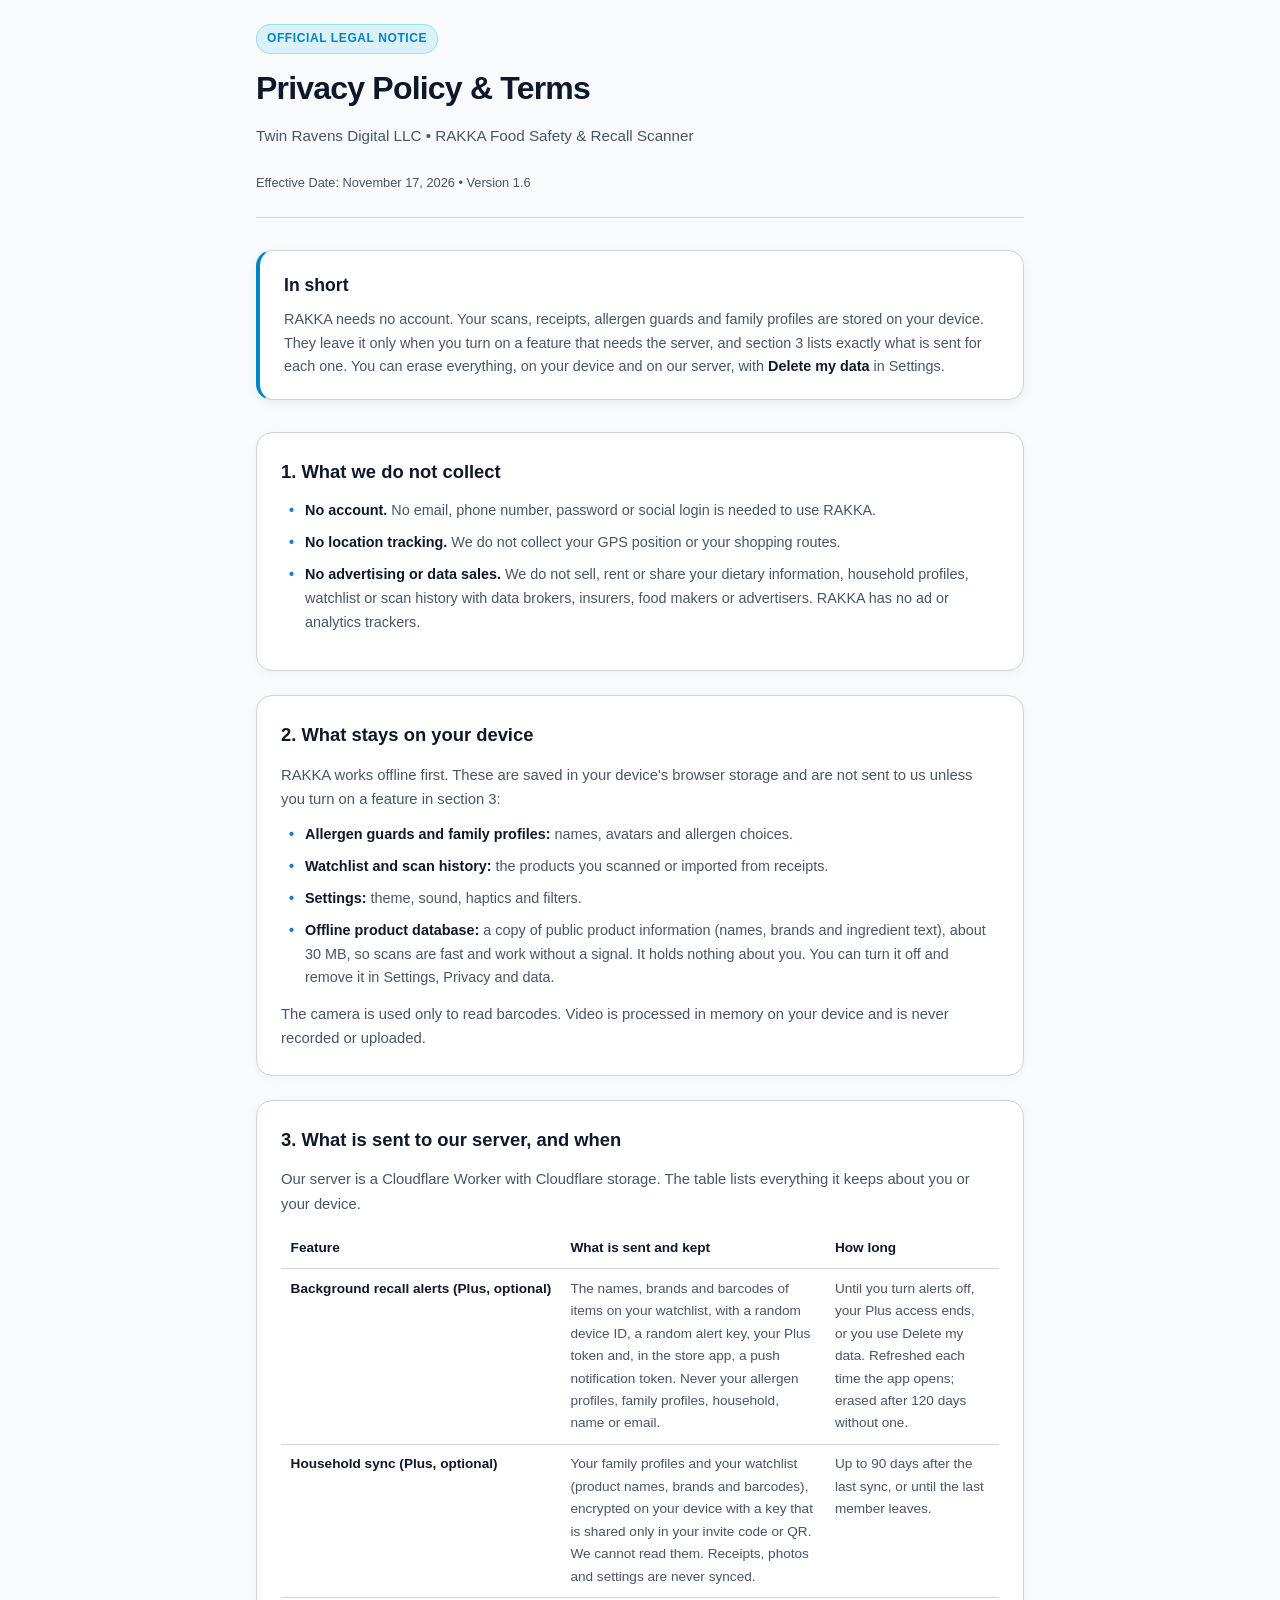
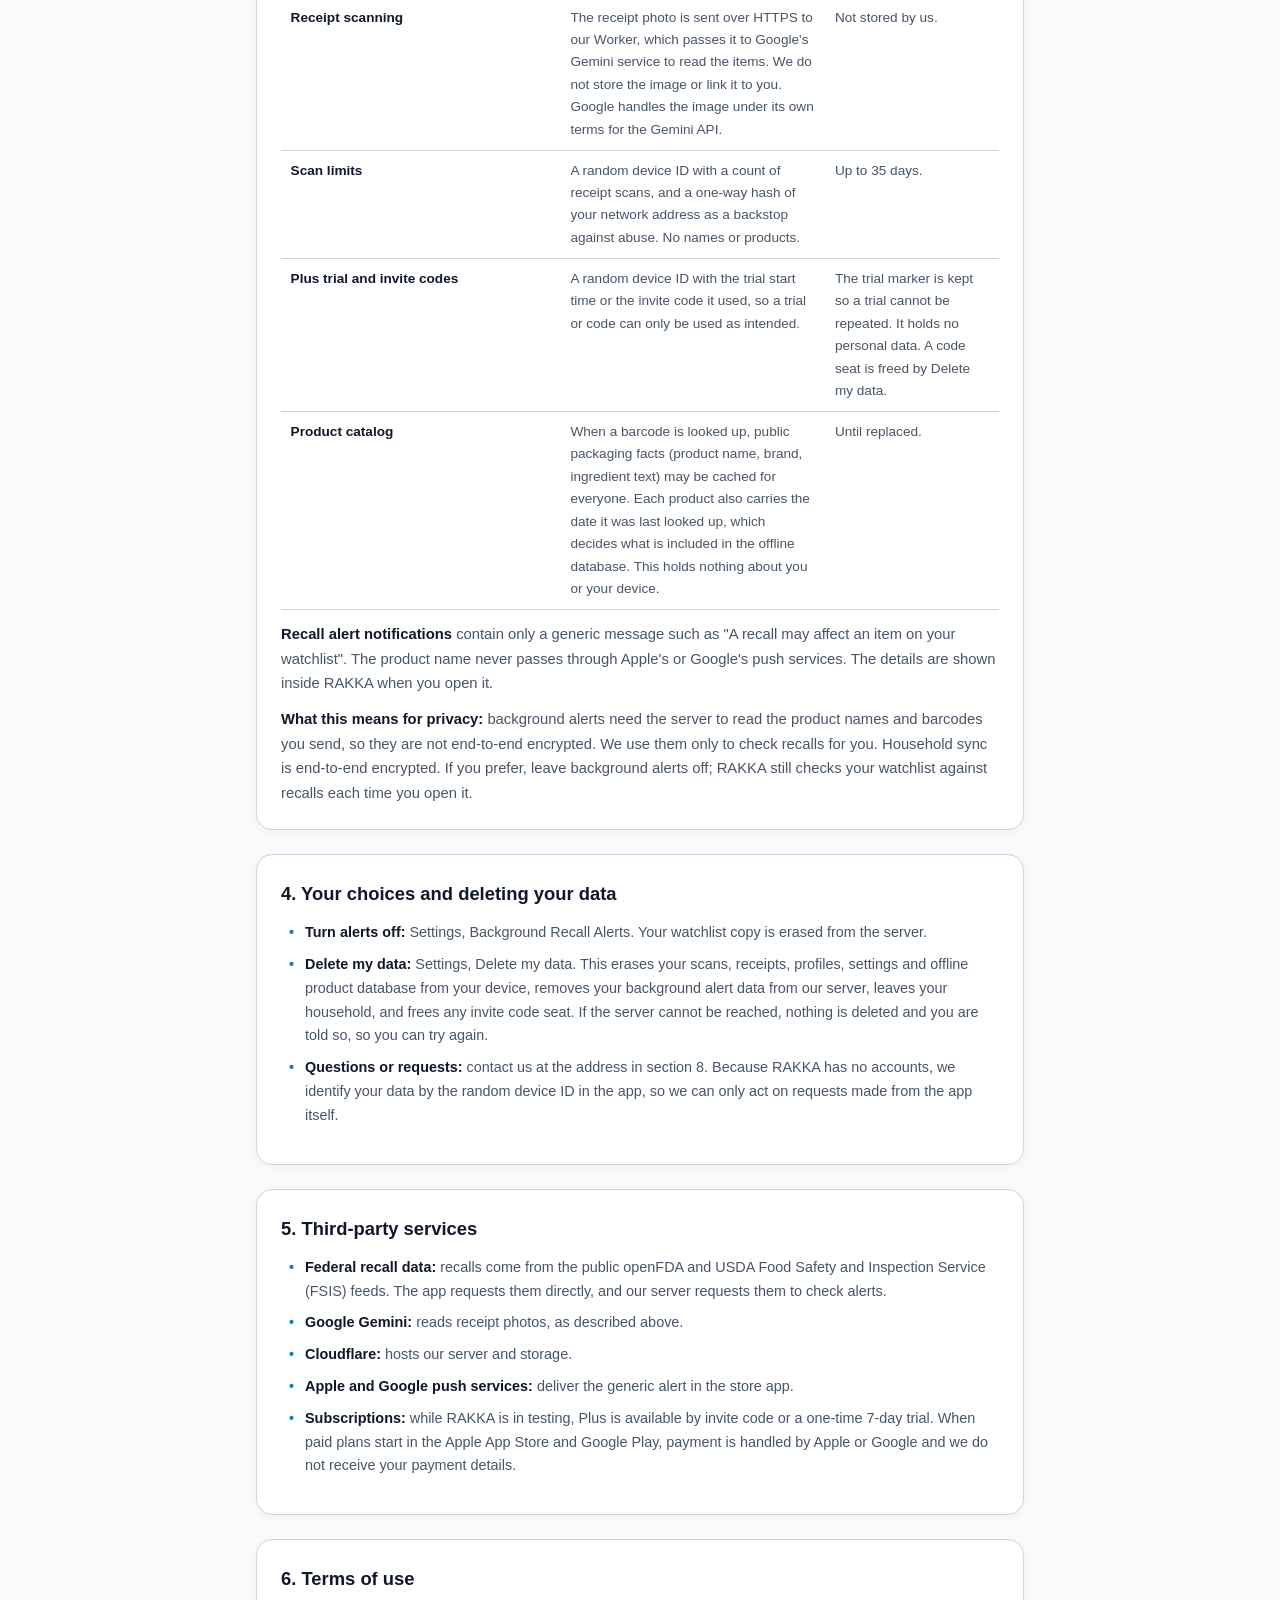
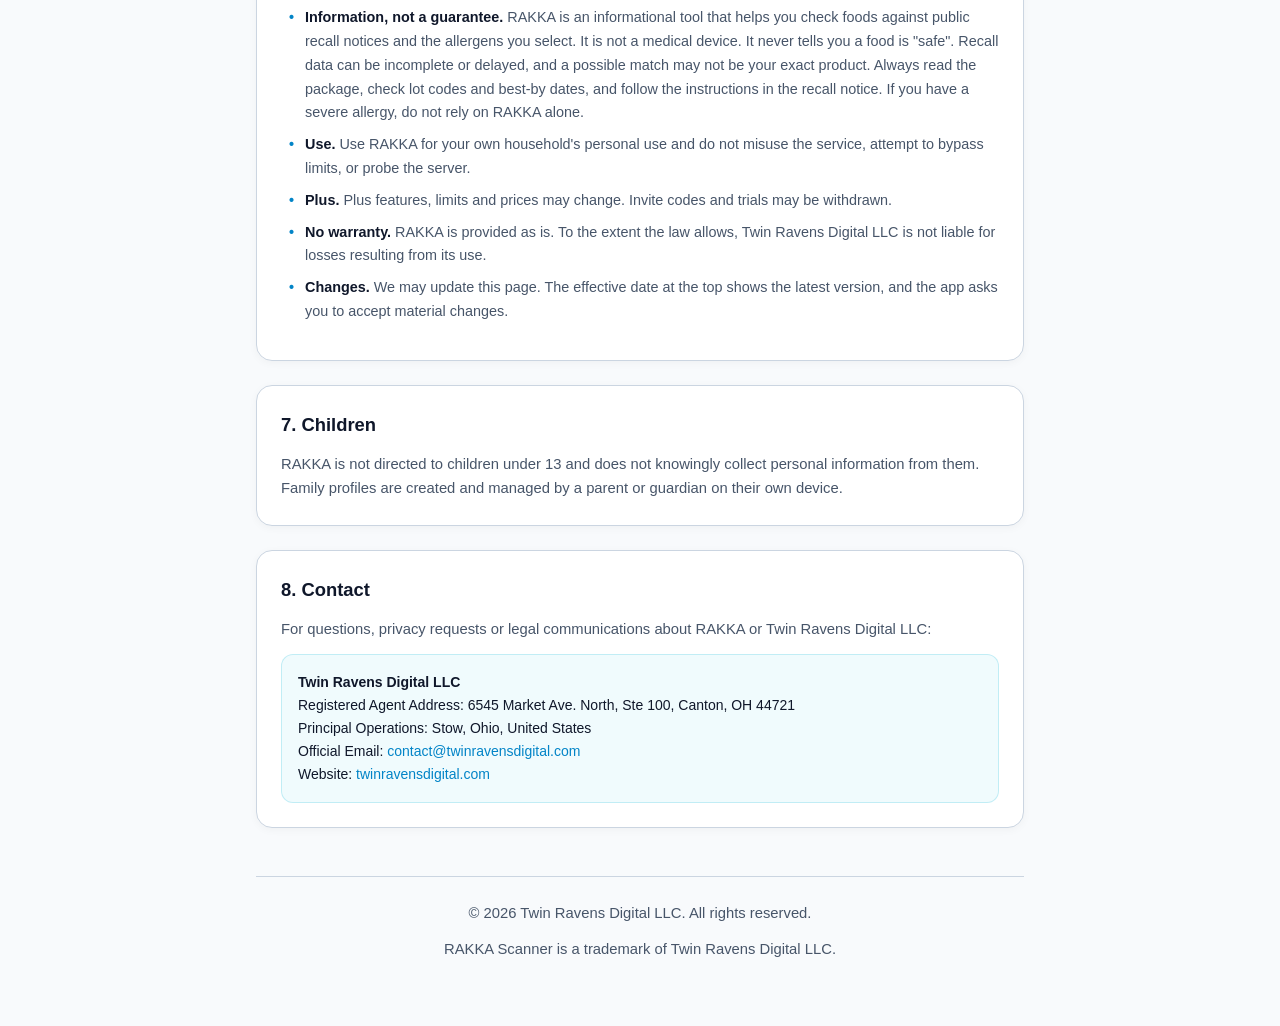
==== commit 36e3e7ce: "Add files via upload" ====
--- a/privacy.html
+++ b/privacy.html
@@ -177,7 +177,7 @@
       <div class="badge">Official Legal Notice</div>
       <h1>Privacy Policy & Terms</h1>
       <p class="subtitle">Twin Ravens Digital LLC • RAKKA Food Safety & Recall Scanner</p>
-      <p class="policy-meta">Effective Date: November 16, 2026 • Version 1.5</p>
+      <p class="policy-meta">Effective Date: November 17, 2026 • Version 1.6</p>
     </header>
 
     <div class="summary-card">
@@ -201,6 +201,7 @@
         <li><strong>Allergen guards and family profiles:</strong> names, avatars and allergen choices.</li>
         <li><strong>Watchlist and scan history:</strong> the products you scanned or imported from receipts.</li>
         <li><strong>Settings:</strong> theme, sound, haptics and filters.</li>
+        <li><strong>Offline product database:</strong> a copy of public product information (names, brands and ingredient text), about 30 MB, so scans are fast and work without a signal. It holds nothing about you. You can turn it off and remove it in Settings, Privacy and data.</li>
       </ul>
       <p>The camera is used only to read barcodes. Video is processed in memory on your device and is never recorded or uploaded.</p>
     </section>
@@ -212,11 +213,11 @@
         <thead><tr><th>Feature</th><th>What is sent and kept</th><th>How long</th></tr></thead>
         <tbody>
           <tr><td>Background recall alerts (Plus, optional)</td><td>The names, brands and barcodes of items on your watchlist, with a random device ID, a random alert key, your Plus token and, in the store app, a push notification token. Never your allergen profiles, family profiles, household, name or email.</td><td>Until you turn alerts off, your Plus access ends, or you use Delete my data. Refreshed each time the app opens; erased after 120 days without one.</td></tr>
-          <tr><td>Household sync (Plus, optional)</td><td>Your family profiles, encrypted on your device with a key that is shared only in your invite code or QR. We cannot read them. Scan history is never synced.</td><td>Up to 90 days after the last sync, or until the last member leaves.</td></tr>
+          <tr><td>Household sync (Plus, optional)</td><td>Your family profiles and your watchlist (product names, brands and barcodes), encrypted on your device with a key that is shared only in your invite code or QR. We cannot read them. Receipts, photos and settings are never synced.</td><td>Up to 90 days after the last sync, or until the last member leaves.</td></tr>
           <tr><td>Receipt scanning</td><td>The receipt photo is sent over HTTPS to our Worker, which passes it to Google's Gemini service to read the items. We do not store the image or link it to you. Google handles the image under its own terms for the Gemini API.</td><td>Not stored by us.</td></tr>
           <tr><td>Scan limits</td><td>A random device ID with a count of receipt scans, and a one-way hash of your network address as a backstop against abuse. No names or products.</td><td>Up to 35 days.</td></tr>
           <tr><td>Plus trial and invite codes</td><td>A random device ID with the trial start time or the invite code it used, so a trial or code can only be used as intended.</td><td>The trial marker is kept so a trial cannot be repeated. It holds no personal data. A code seat is freed by Delete my data.</td></tr>
-          <tr><td>Product catalog</td><td>When a barcode is looked up, public packaging facts (product name, brand, ingredient text) may be cached for everyone. This holds nothing about you.</td><td>Until replaced.</td></tr>
+          <tr><td>Product catalog</td><td>When a barcode is looked up, public packaging facts (product name, brand, ingredient text) may be cached for everyone. Each product also carries the date it was last looked up, which decides what is included in the offline database. This holds nothing about you or your device.</td><td>Until replaced.</td></tr>
         </tbody>
       </table>
       <p><strong>Recall alert notifications</strong> contain only a generic message such as "A recall may affect an item on your watchlist". The product name never passes through Apple's or Google's push services. The details are shown inside RAKKA when you open it.</p>
@@ -227,7 +228,7 @@
       <h2>4. Your choices and deleting your data</h2>
       <ul>
         <li><strong>Turn alerts off:</strong> Settings, Background Recall Alerts. Your watchlist copy is erased from the server.</li>
-        <li><strong>Delete my data:</strong> Settings, Delete my data. This erases your scans, receipts, profiles and settings from your device, removes your background alert data from our server, leaves your household, and frees any invite code seat. If the server cannot be reached, nothing is deleted and you are told so, so you can try again.</li>
+        <li><strong>Delete my data:</strong> Settings, Delete my data. This erases your scans, receipts, profiles, settings and offline product database from your device, removes your background alert data from our server, leaves your household, and frees any invite code seat. If the server cannot be reached, nothing is deleted and you are told so, so you can try again.</li>
         <li><strong>Questions or requests:</strong> contact us at the address in section 8. Because RAKKA has no accounts, we identify your data by the random device ID in the app, so we can only act on requests made from the app itself.</li>
       </ul>
     </section>
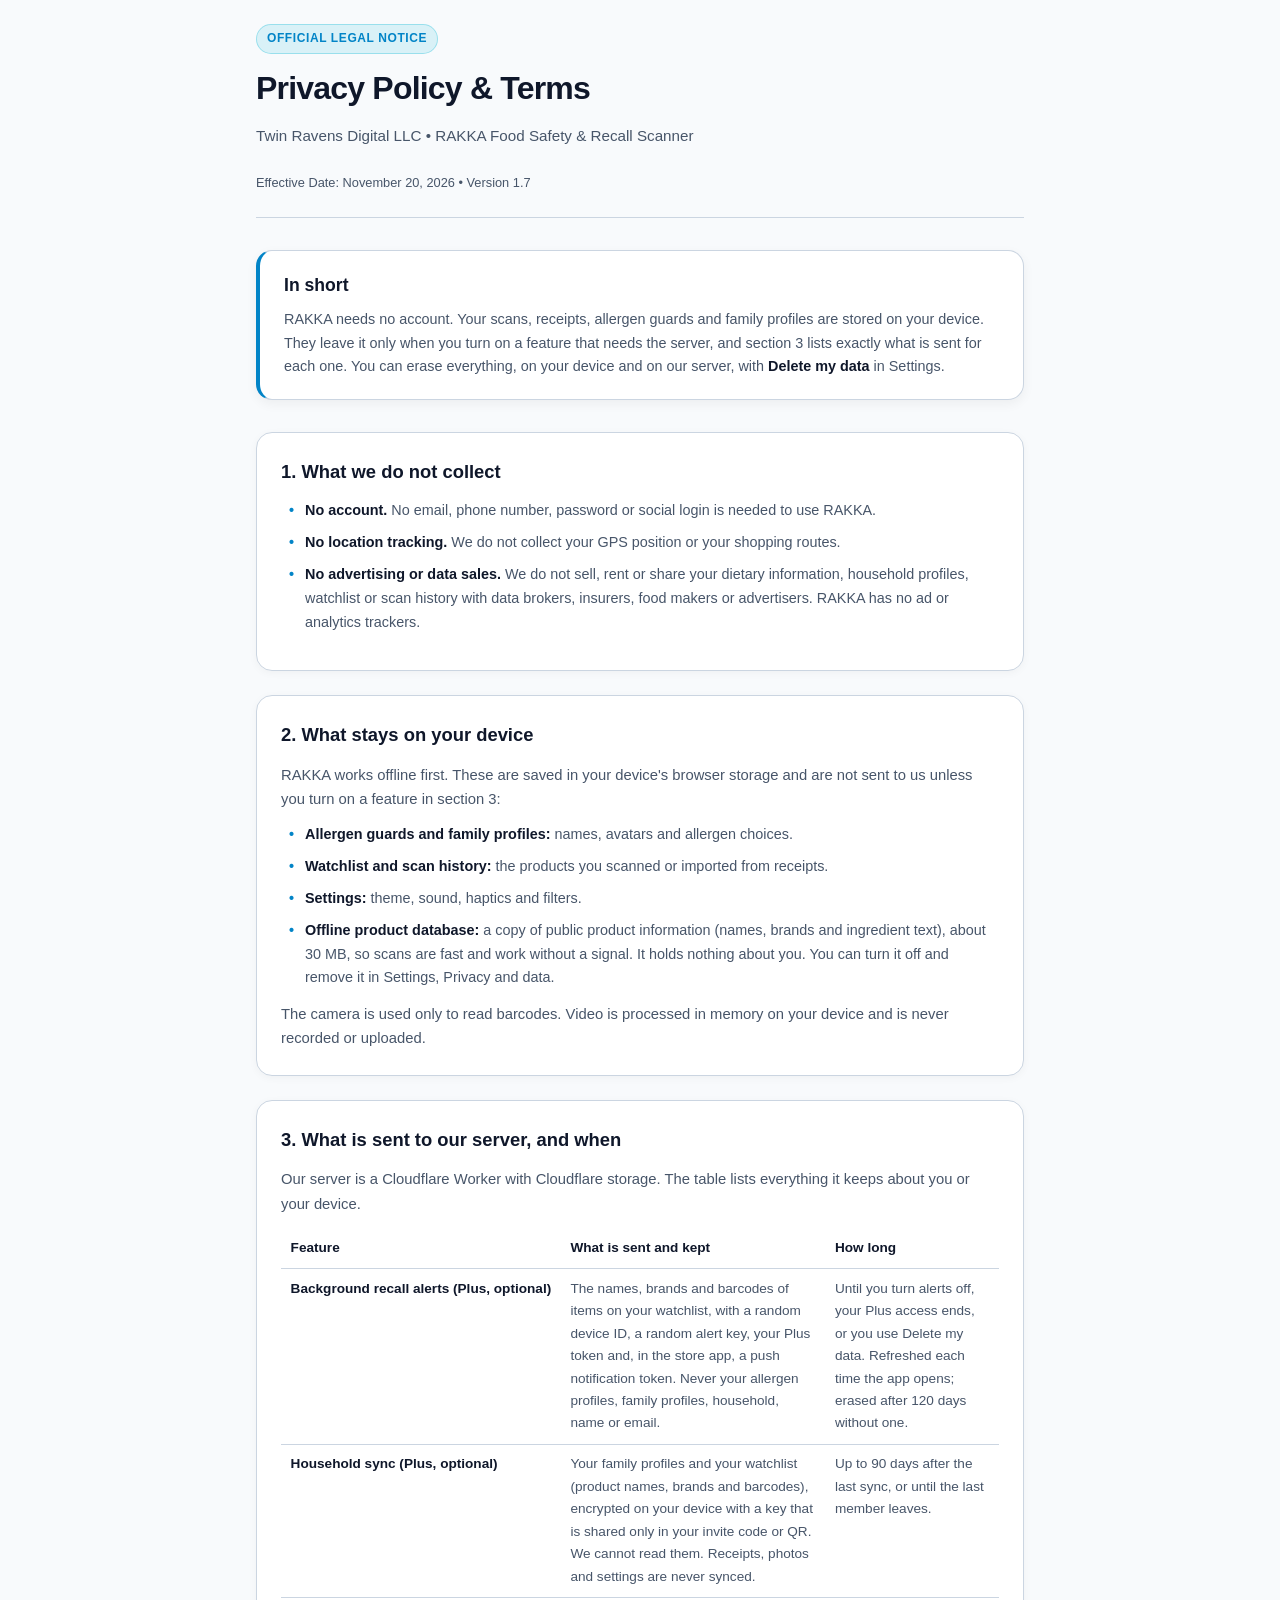
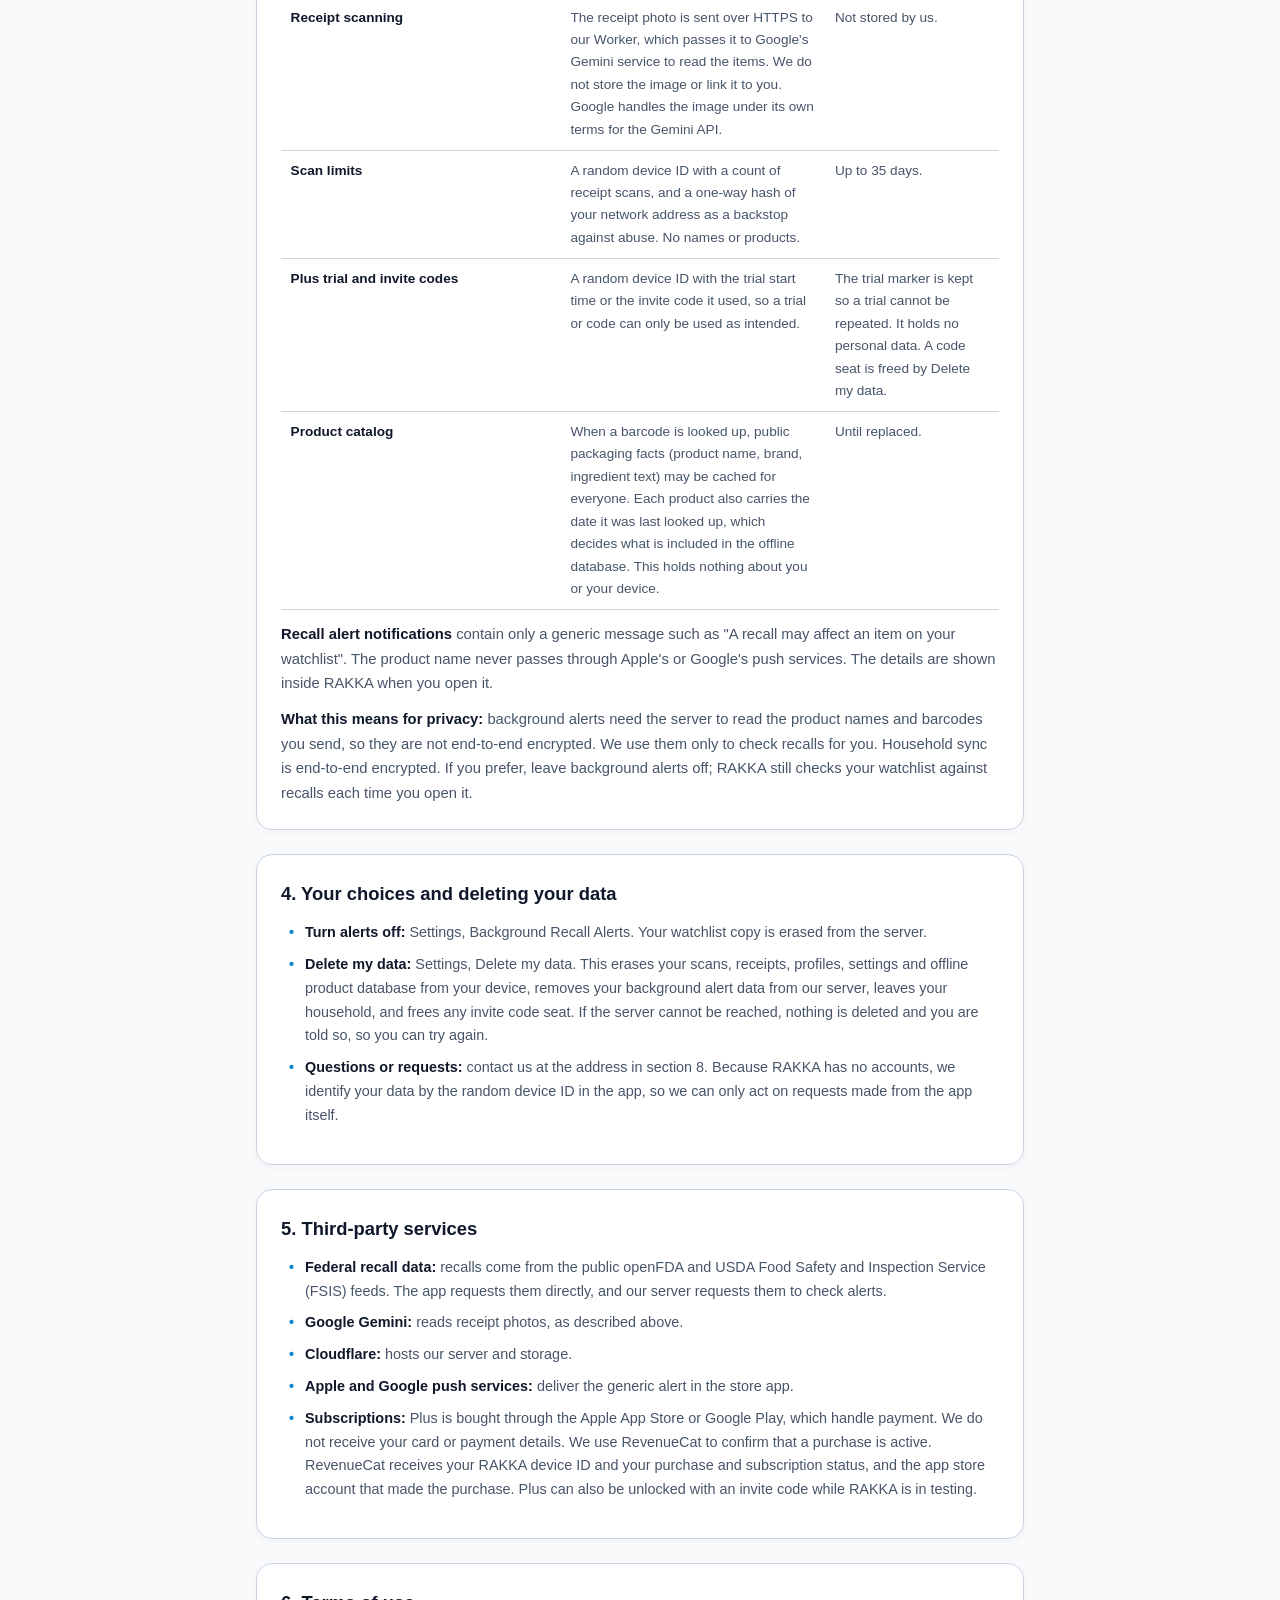
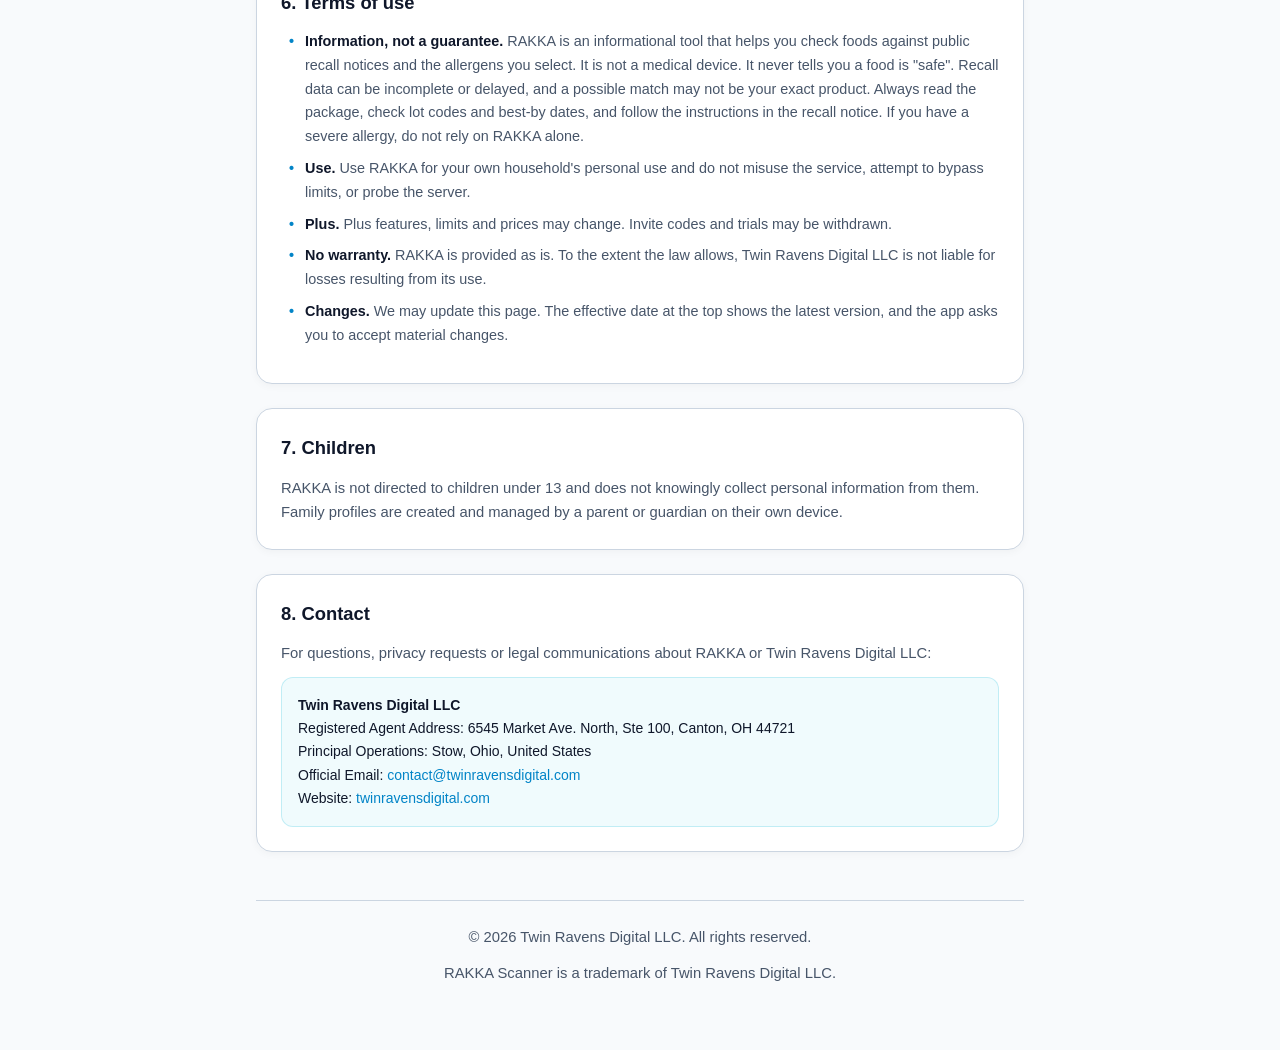
==== commit 0bedb099: "Add files via upload" ====
--- a/privacy.html
+++ b/privacy.html
@@ -177,7 +177,7 @@
       <div class="badge">Official Legal Notice</div>
       <h1>Privacy Policy & Terms</h1>
       <p class="subtitle">Twin Ravens Digital LLC • RAKKA Food Safety & Recall Scanner</p>
-      <p class="policy-meta">Effective Date: November 17, 2026 • Version 1.6</p>
+      <p class="policy-meta">Effective Date: November 20, 2026 • Version 1.7</p>
     </header>
 
     <div class="summary-card">
@@ -240,7 +240,7 @@
         <li><strong>Google Gemini:</strong> reads receipt photos, as described above.</li>
         <li><strong>Cloudflare:</strong> hosts our server and storage.</li>
         <li><strong>Apple and Google push services:</strong> deliver the generic alert in the store app.</li>
-        <li><strong>Subscriptions:</strong> while RAKKA is in testing, Plus is available by invite code or a one-time 7-day trial. When paid plans start in the Apple App Store and Google Play, payment is handled by Apple or Google and we do not receive your payment details.</li>
+        <li><strong>Subscriptions:</strong> Plus is bought through the Apple App Store or Google Play, which handle payment. We do not receive your card or payment details. We use RevenueCat to confirm that a purchase is active. RevenueCat receives your RAKKA device ID and your purchase and subscription status, and the app store account that made the purchase. Plus can also be unlocked with an invite code while RAKKA is in testing.</li>
       </ul>
     </section>
 
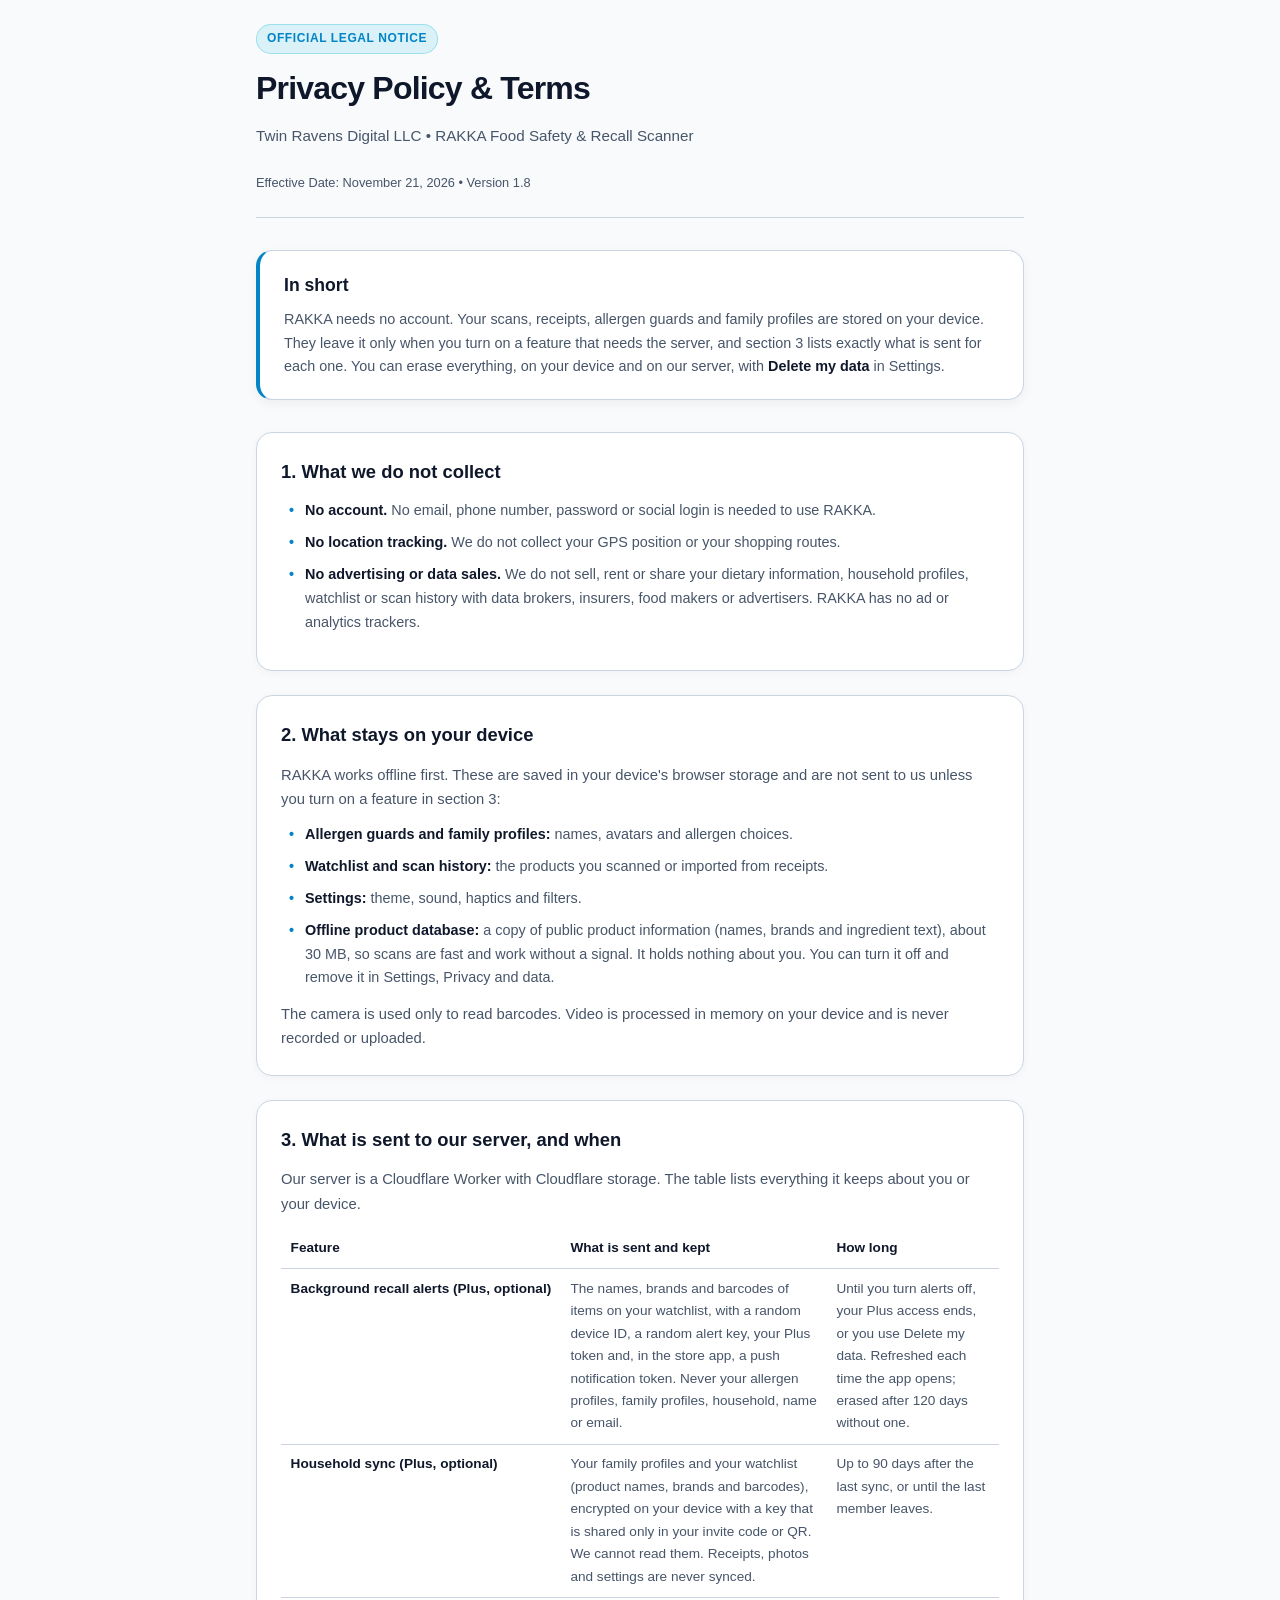
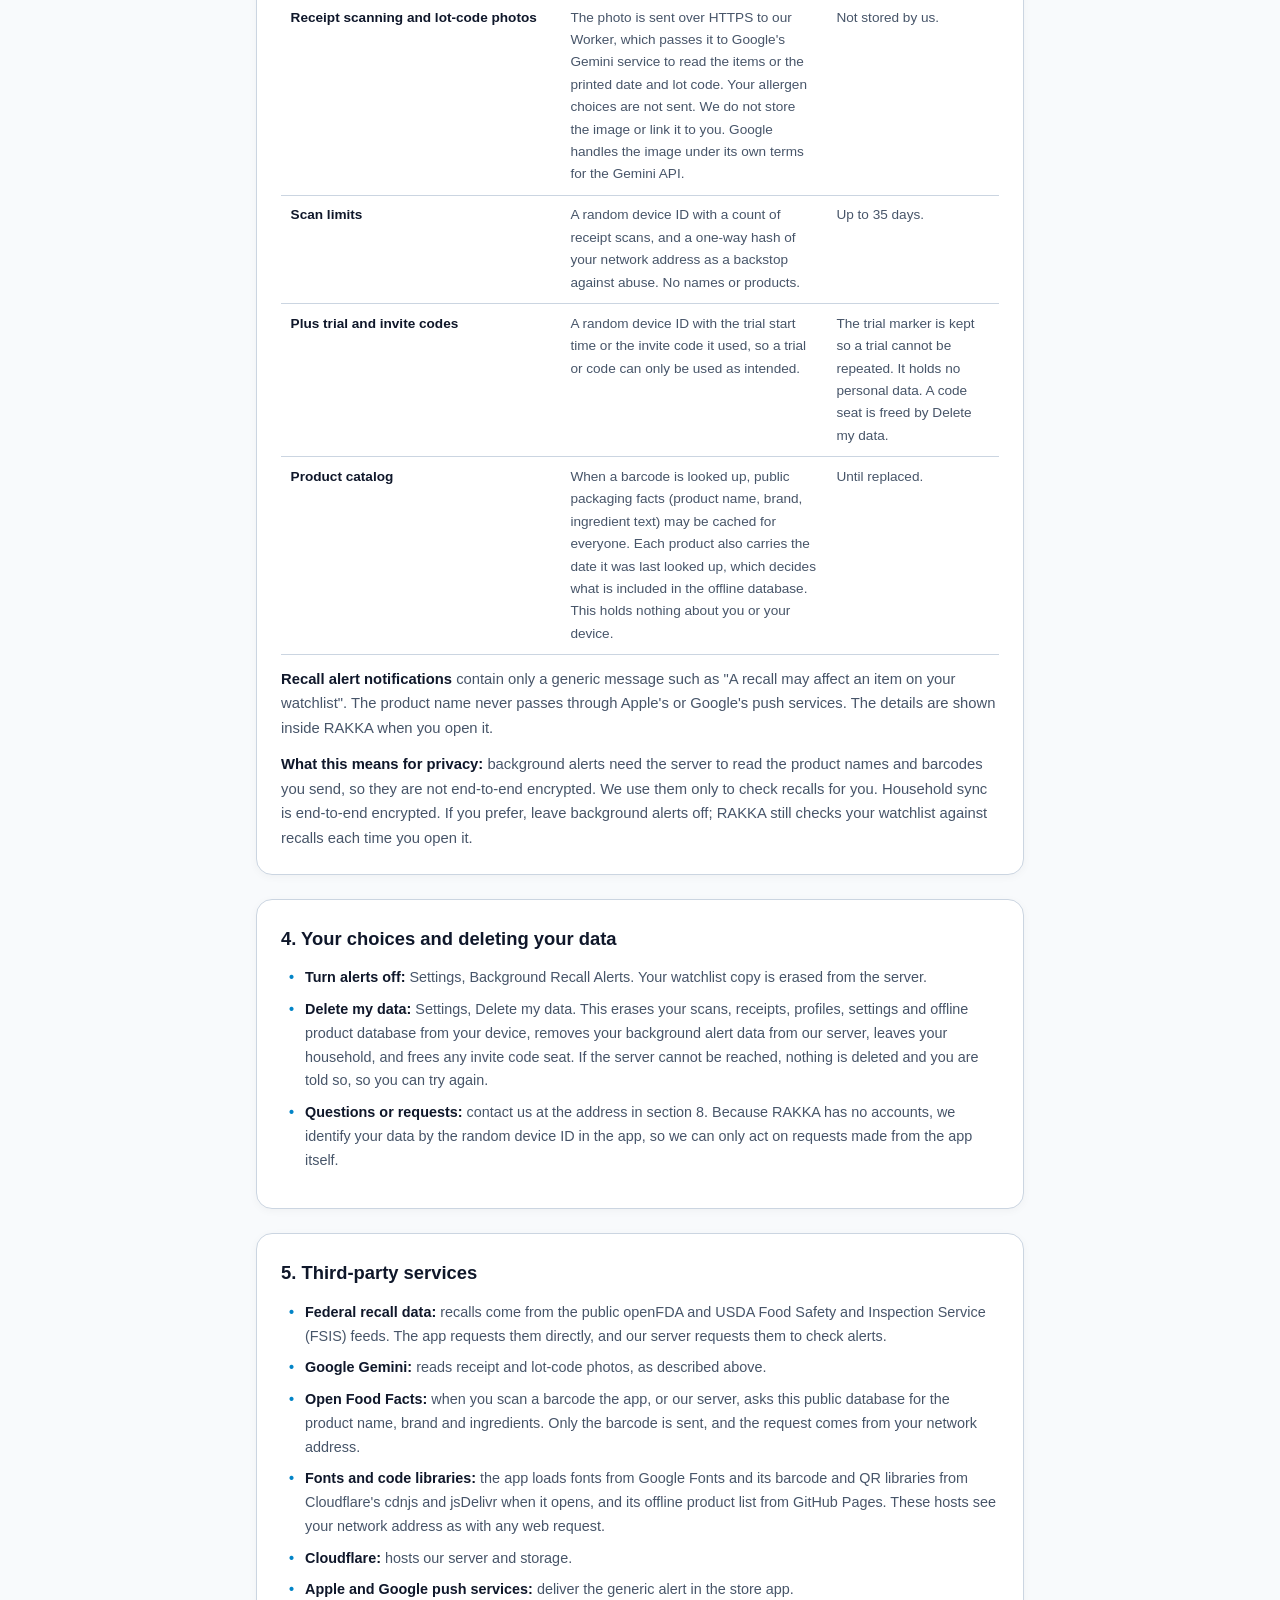
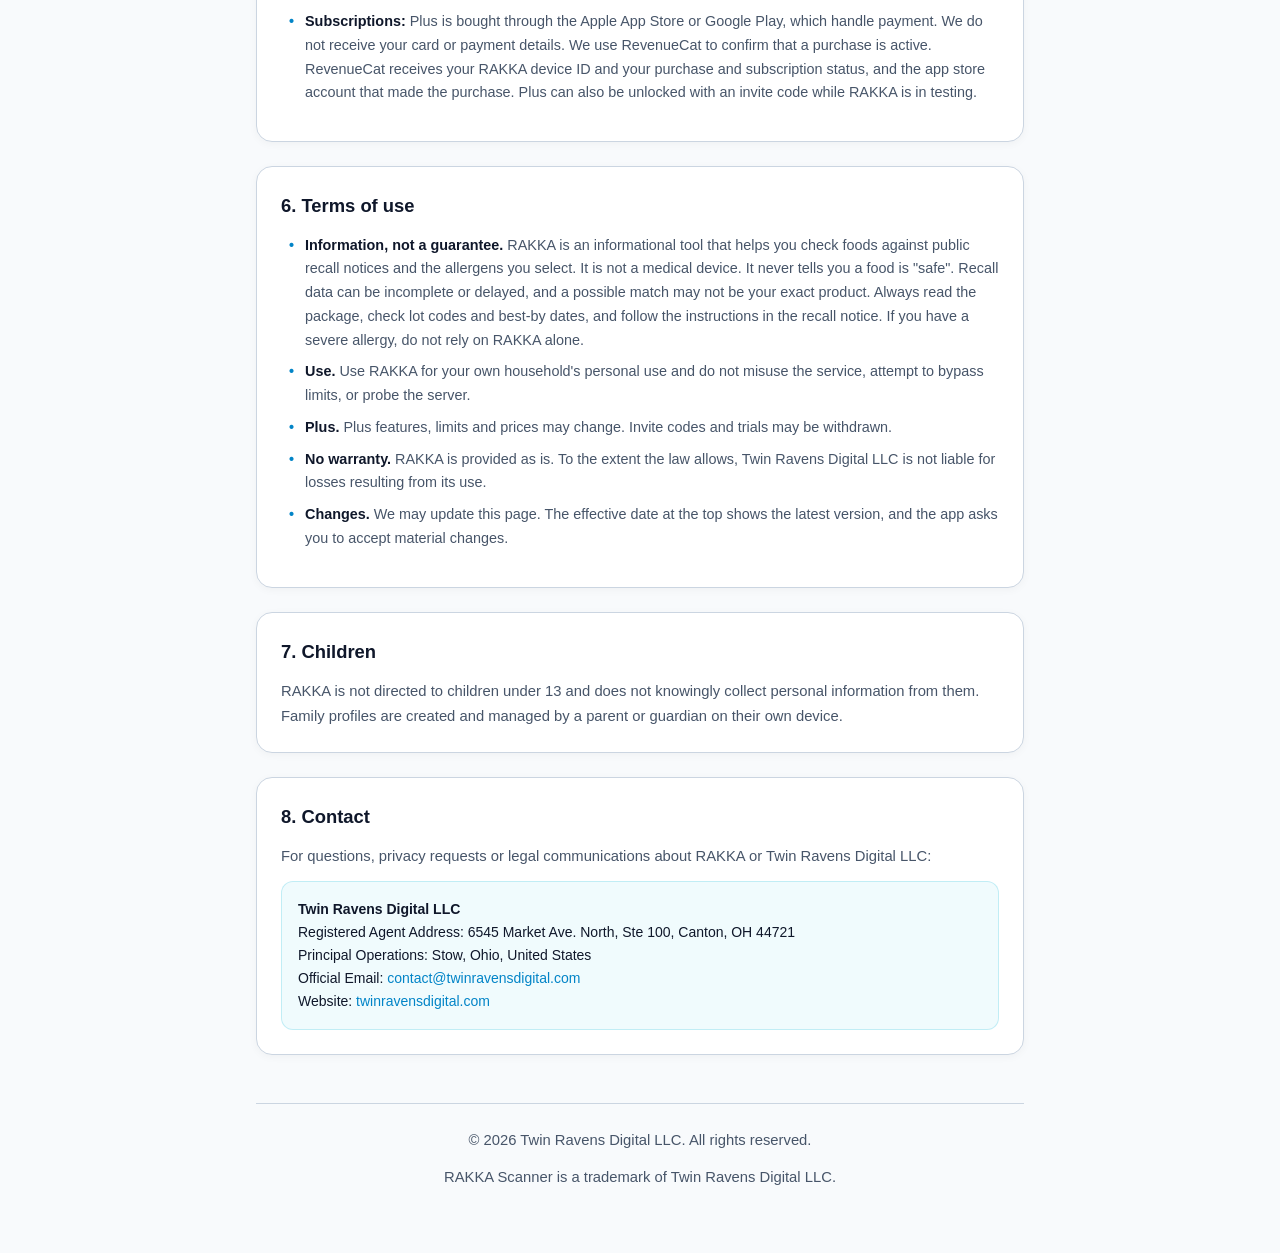
==== commit 9e4f64b6: "Add files via upload" ====
--- a/privacy.html
+++ b/privacy.html
@@ -177,7 +177,7 @@
       <div class="badge">Official Legal Notice</div>
       <h1>Privacy Policy & Terms</h1>
       <p class="subtitle">Twin Ravens Digital LLC • RAKKA Food Safety & Recall Scanner</p>
-      <p class="policy-meta">Effective Date: November 20, 2026 • Version 1.7</p>
+      <p class="policy-meta">Effective Date: November 21, 2026 • Version 1.8</p>
     </header>
 
     <div class="summary-card">
@@ -214,7 +214,7 @@
         <tbody>
           <tr><td>Background recall alerts (Plus, optional)</td><td>The names, brands and barcodes of items on your watchlist, with a random device ID, a random alert key, your Plus token and, in the store app, a push notification token. Never your allergen profiles, family profiles, household, name or email.</td><td>Until you turn alerts off, your Plus access ends, or you use Delete my data. Refreshed each time the app opens; erased after 120 days without one.</td></tr>
           <tr><td>Household sync (Plus, optional)</td><td>Your family profiles and your watchlist (product names, brands and barcodes), encrypted on your device with a key that is shared only in your invite code or QR. We cannot read them. Receipts, photos and settings are never synced.</td><td>Up to 90 days after the last sync, or until the last member leaves.</td></tr>
-          <tr><td>Receipt scanning</td><td>The receipt photo is sent over HTTPS to our Worker, which passes it to Google's Gemini service to read the items. We do not store the image or link it to you. Google handles the image under its own terms for the Gemini API.</td><td>Not stored by us.</td></tr>
+          <tr><td>Receipt scanning and lot-code photos</td><td>The photo is sent over HTTPS to our Worker, which passes it to Google's Gemini service to read the items or the printed date and lot code. Your allergen choices are not sent. We do not store the image or link it to you. Google handles the image under its own terms for the Gemini API.</td><td>Not stored by us.</td></tr>
           <tr><td>Scan limits</td><td>A random device ID with a count of receipt scans, and a one-way hash of your network address as a backstop against abuse. No names or products.</td><td>Up to 35 days.</td></tr>
           <tr><td>Plus trial and invite codes</td><td>A random device ID with the trial start time or the invite code it used, so a trial or code can only be used as intended.</td><td>The trial marker is kept so a trial cannot be repeated. It holds no personal data. A code seat is freed by Delete my data.</td></tr>
           <tr><td>Product catalog</td><td>When a barcode is looked up, public packaging facts (product name, brand, ingredient text) may be cached for everyone. Each product also carries the date it was last looked up, which decides what is included in the offline database. This holds nothing about you or your device.</td><td>Until replaced.</td></tr>
@@ -237,7 +237,9 @@
       <h2>5. Third-party services</h2>
       <ul>
         <li><strong>Federal recall data:</strong> recalls come from the public openFDA and USDA Food Safety and Inspection Service (FSIS) feeds. The app requests them directly, and our server requests them to check alerts.</li>
-        <li><strong>Google Gemini:</strong> reads receipt photos, as described above.</li>
+        <li><strong>Google Gemini:</strong> reads receipt and lot-code photos, as described above.</li>
+        <li><strong>Open Food Facts:</strong> when you scan a barcode the app, or our server, asks this public database for the product name, brand and ingredients. Only the barcode is sent, and the request comes from your network address.</li>
+        <li><strong>Fonts and code libraries:</strong> the app loads fonts from Google Fonts and its barcode and QR libraries from Cloudflare's cdnjs and jsDelivr when it opens, and its offline product list from GitHub Pages. These hosts see your network address as with any web request.</li>
         <li><strong>Cloudflare:</strong> hosts our server and storage.</li>
         <li><strong>Apple and Google push services:</strong> deliver the generic alert in the store app.</li>
         <li><strong>Subscriptions:</strong> Plus is bought through the Apple App Store or Google Play, which handle payment. We do not receive your card or payment details. We use RevenueCat to confirm that a purchase is active. RevenueCat receives your RAKKA device ID and your purchase and subscription status, and the app store account that made the purchase. Plus can also be unlocked with an invite code while RAKKA is in testing.</li>
